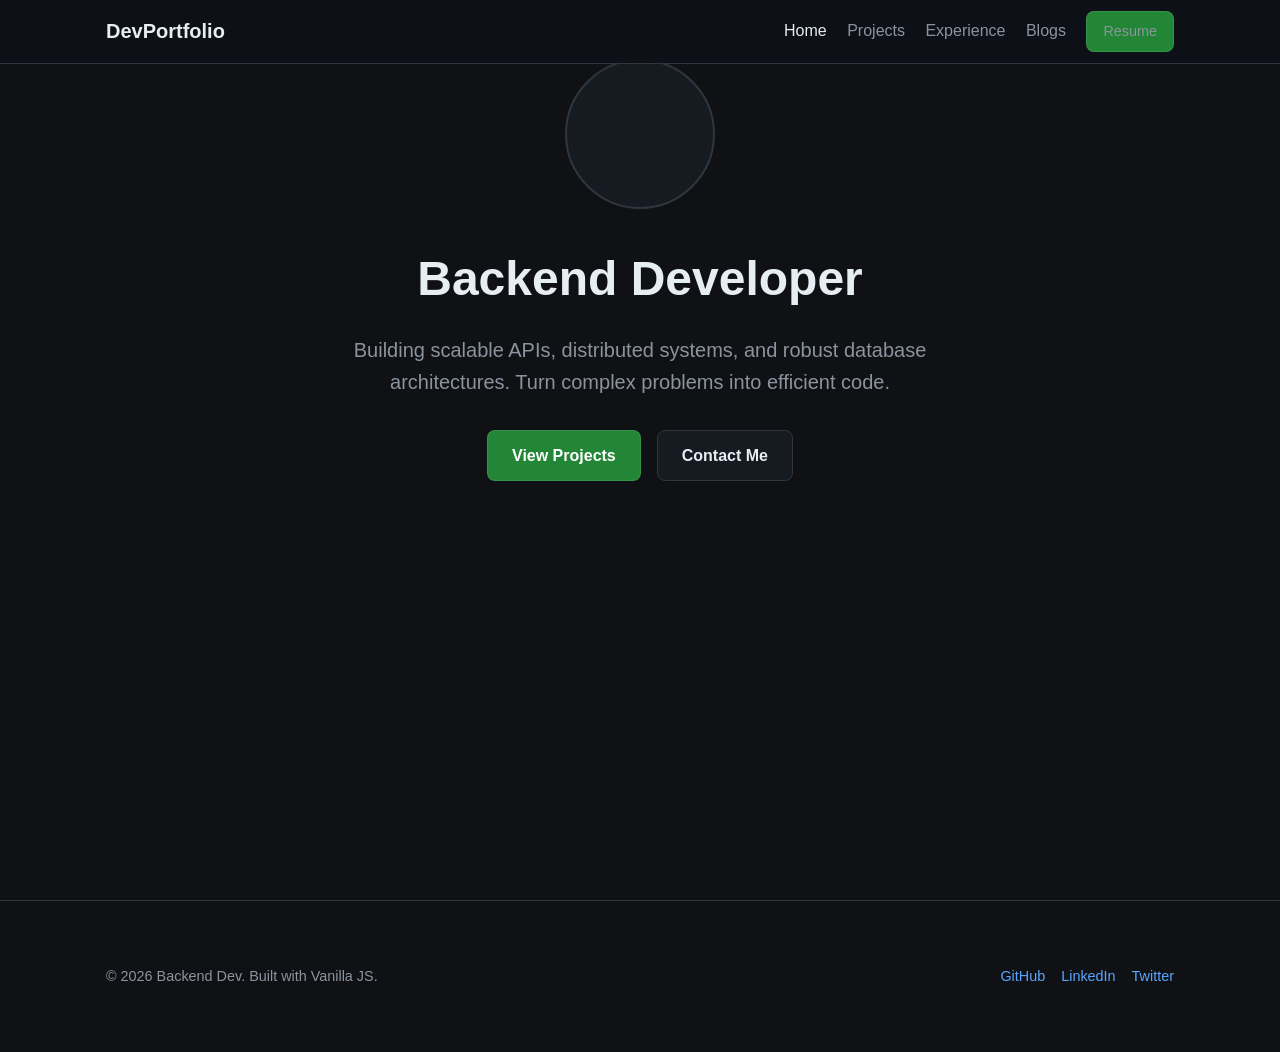
==== index.html @ 8a0f172c "static site testing" ====
<!DOCTYPE html>
<html lang="en">
<head>
    <meta charset="UTF-8">
    <meta name="viewport" content="width=device-width, initial-scale=1.0">
    <meta name="description" content="Backend Developer Portfolio. Specializing in high-performance distributed systems.">
    <title>Backend Developer Portfolio</title>
    <link rel="stylesheet" href="/css/styles.css">
    <script type="module" src="/js/main.js" defer></script>
</head>
<body id="page-home">
    <div id="navbar-root"></div>

    <main class="container">
        <!-- Hero Section -->
        <section class="flex flex-col justify-center items-center text-center fade-in" style="min-height: 60vh;">
            <div style="width: 150px; height: 150px; background: var(--bg-secondary); border-radius: 50%; margin-bottom: 2rem; border: 2px solid var(--border-color);">
                 <!-- Profile Placeholder -->
                 <img src="/assets/profile.jpg" alt="Profile" style="width: 100%; height: 100%; border-radius: 50%; object-fit: cover; opacity: 0.8;" onerror="this.style.display='none'">
            </div>
            
            <h1 style="font-size: 3rem; margin-bottom: 1rem;">Backend Developer</h1>
            <p class="text-secondary" style="font-size: 1.25rem; max-width: 600px; margin-bottom: 2rem;">
                Building scalable APIs, distributed systems, and robust database architectures.
                Turn complex problems into efficient code.
            </p>

            <div class="flex gap-md">
                <a href="/projects.html" class="btn btn-primary">View Projects</a>
                <a href="mailto:contact@example.com" class="btn">Contact Me</a>
            </div>
        </section>
    </main>

    <div id="footer-root"></div>
</body>
</html>
---- css/styles.css ----
/* 
  System-wide Design Tokens & Reset 
  Zero-dependency, Pure CSS3
*/
:root {
    /* Color Palette - Dark Mode Default */
    --bg-primary: #0f1115;
    --bg-secondary: #161b22;
    --bg-card: #0d1117;
    --text-primary: #e6edf3;
    --text-secondary: #8b949e;
    --accent-color: #58a6ff;
    --accent-hover: #1f6feb;
    --border-color: #30363d;
    
    /* Typography */
    --font-sans: 'Inter', -apple-system, BlinkMacSystemFont, "Segoe UI", Roboto, Helvetica, Arial, sans-serif;
    --font-mono: 'JetBrains Mono', 'Fira Code', Consolas, Monaco, 'Andale Mono', monospace;
    
    /* Spacing & Layout */
    --nav-height: 64px;
    --container-width: 1100px;
    --spacing-sm: 8px;
    --spacing-md: 16px;
    --spacing-lg: 32px;
    --spacing-xl: 64px;
    
    /* Effects */
    --shadow-sm: 0 1px 2px rgba(0,0,0,0.3);
    --shadow-md: 0 4px 6px rgba(0,0,0,0.3);
    --radius-sm: 4px;
    --radius-md: 8px;
    --radius-lg: 12px;
}

/* Base Reset */
* {
    box-sizing: border-box;
    margin: 0;
    padding: 0;
}

body {
    background-color: var(--bg-primary);
    color: var(--text-primary);
    font-family: var(--font-sans);
    line-height: 1.6;
    -webkit-font-smoothing: antialiased;
}

a {
    color: var(--accent-color);
    text-decoration: none;
    transition: color 0.2s ease;
}

a:hover {
    color: var(--accent-hover);
    text-decoration: underline;
}

/* Utility Classes (Tailwind-like philosophy) */
.container {
    max-width: var(--container-width);
    margin: 0 auto;
    padding: 0 var(--spacing-md);
}

.flex { display: flex; }
.flex-col { flex-direction: column; }
.items-center { align-items: center; }
.justify-between { justify-content: space-between; }
.justify-center { justify-content: center; }
.gap-md { gap: var(--spacing-md); }
.gap-lg { gap: var(--spacing-lg); }

.mt-md { margin-top: var(--spacing-md); }
.mt-lg { margin-top: var(--spacing-lg); }
.mt-xl { margin-top: var(--spacing-xl); }

.text-center { text-align: center; }
.text-mono { font-family: var(--font-mono); }
.text-secondary { color: var(--text-secondary); }

.btn {
    display: inline-block;
    padding: 0.75rem 1.5rem;
    background-color: var(--bg-secondary);
    border: 1px solid var(--border-color);
    border-radius: var(--radius-md);
    color: var(--text-primary);
    font-weight: 600;
    cursor: pointer;
    transition: all 0.2s;
    text-decoration: none;
}

.btn:hover {
    background-color: var(--border-color);
    text-decoration: none;
}

.btn-primary {
    background-color: #238636;
    border-color: rgba(240,246,252,0.1);
    color: #ffffff;
}

.btn-primary:hover {
    background-color: #2ea043;
}

/* Animations */
@keyframes fadeIn {
    from { opacity: 0; transform: translateY(10px); }
    to { opacity: 1; transform: translateY(0); }
}

.fade-in {
    animation: fadeIn 0.4s ease-out forwards;
}

/* Layout Components */
/* Navbar */
.navbar {
    position: fixed;
    top: 0;
    left: 0;
    right: 0;
    height: var(--nav-height);
    background: rgba(13, 17, 23, 0.85);
    backdrop-filter: blur(10px);
    border-bottom: 1px solid var(--border-color);
    z-index: 1000;
    display: flex;
    align-items: center;
}

.nav-content {
    width: 100%;
    display: flex;
    justify-content: space-between;
    align-items: center;
}

.nav-brand {
    font-weight: 700;
    font-size: 1.25rem;
    color: var(--text-primary);
}

.nav-links a {
    margin-left: var(--spacing-md);
    color: var(--text-secondary);
    font-weight: 500;
}

.nav-links a:hover, .nav-links a.active {
    color: var(--text-primary);
    text-decoration: none;
}

/* Footer */
.footer {
    padding: var(--spacing-xl) 0;
    margin-top: auto;
    border-top: 1px solid var(--border-color);
    color: var(--text-secondary);
    font-size: 0.9rem;
}

/* Main Content Padding for Fixed Nav */
main {
    padding-top: calc(var(--nav-height) + var(--spacing-lg));
    min-height: 100vh;
    display: flex;
    flex-direction: column;
}

/* Cards */
.card {
    background: var(--bg-card);
    border: 1px solid var(--border-color);
    border-radius: var(--radius-md);
    padding: var(--spacing-md);
    transition: transform 0.2s, border-color 0.2s;
}

.card:hover {
    transform: translateY(-2px);
    border-color: var(--accent-color);
}

.card-title {
    font-size: 1.25rem;
    margin-bottom: var(--spacing-sm);
    color: var(--accent-color);
}

.card-desc {
    color: var(--text-secondary);
    margin-bottom: var(--spacing-md);
    font-size: 0.95rem;
}

.card-tags {
    display: flex;
    flex-wrap: wrap;
    gap: 8px;
    margin-bottom: var(--spacing-md);
}

.tag {
    font-size: 0.75rem;
    padding: 2px 8px;
    background: var(--bg-secondary);
    border: 1px solid var(--border-color);
    border-radius: 12px;
    color: var(--text-secondary);
    font-family: var(--font-mono);
}

/* Responsive */
@media (max-width: 768px) {
    .nav-links {
        display: none; /* Mobile menu to be implemented if needed, or simple stack */
    }
    
    .project-grid {
        grid-template-columns: 1fr;
    }
}
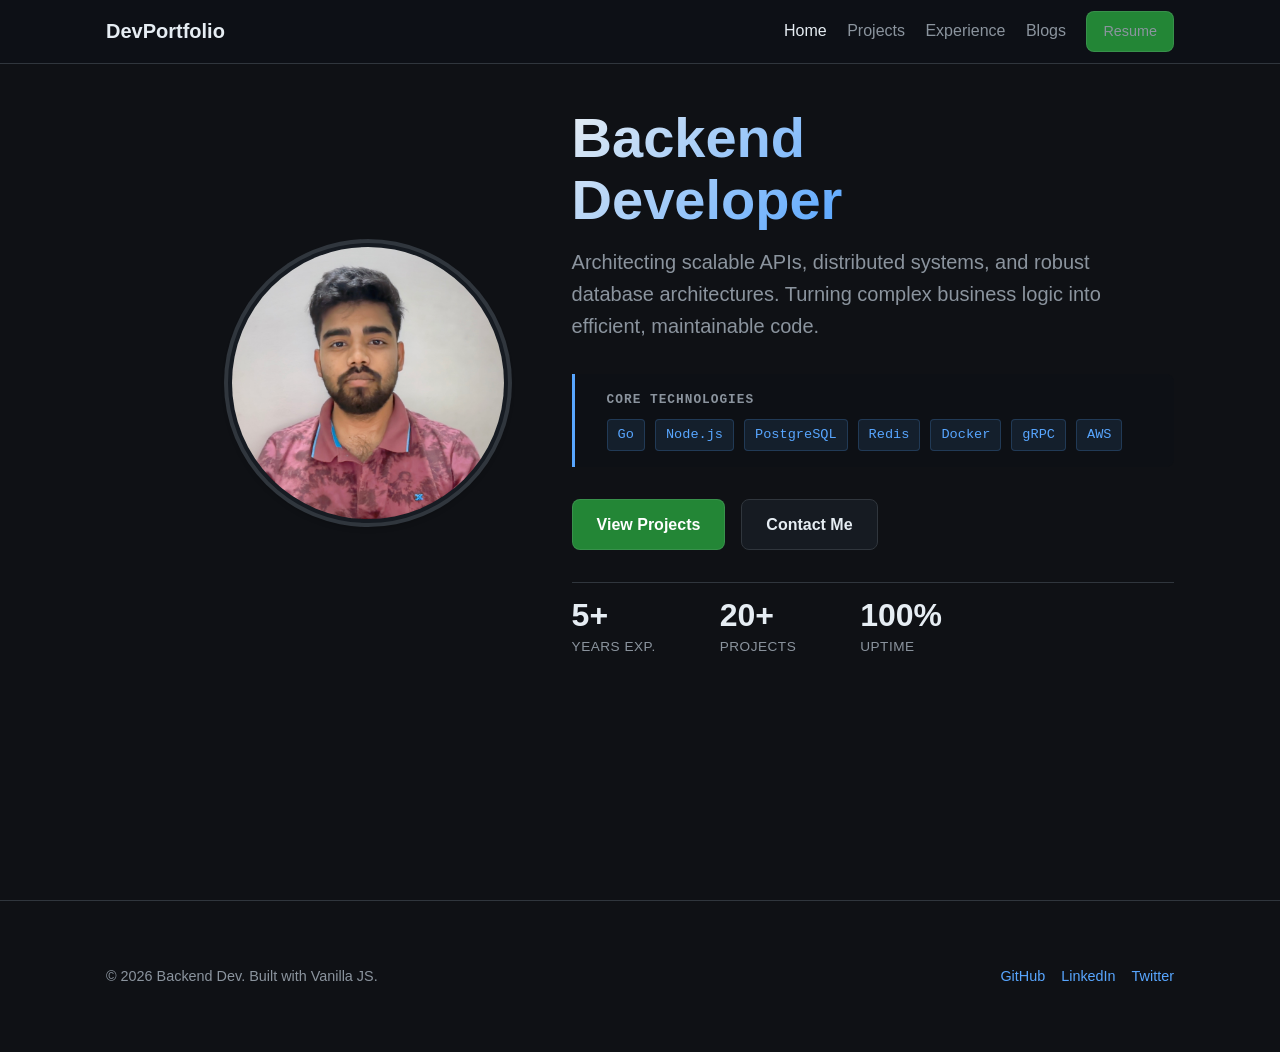
==== commit 1dc40d22: "update stylings" ====
--- a/index.html
+++ b/index.html
@@ -1,37 +1,77 @@
 <!DOCTYPE html>
 <html lang="en">
+
 <head>
     <meta charset="UTF-8">
     <meta name="viewport" content="width=device-width, initial-scale=1.0">
-    <meta name="description" content="Backend Developer Portfolio. Specializing in high-performance distributed systems.">
+    <meta name="description"
+        content="Backend Developer Portfolio. Specializing in high-performance distributed systems.">
     <title>Backend Developer Portfolio</title>
-    <link rel="stylesheet" href="/css/styles.css">
-    <script type="module" src="/js/main.js" defer></script>
+    <link rel="stylesheet" href="./css/styles.css">
+    <script type="module" src="./js/main.js" defer></script>
 </head>
+
 <body id="page-home">
     <div id="navbar-root"></div>
 
     <main class="container">
         <!-- Hero Section -->
-        <section class="flex flex-col justify-center items-center text-center fade-in" style="min-height: 60vh;">
-            <div style="width: 150px; height: 150px; background: var(--bg-secondary); border-radius: 50%; margin-bottom: 2rem; border: 2px solid var(--border-color);">
-                 <!-- Profile Placeholder -->
-                 <img src="/assets/profile.jpg" alt="Profile" style="width: 100%; height: 100%; border-radius: 50%; object-fit: cover; opacity: 0.8;" onerror="this.style.display='none'">
-            </div>
-            
-            <h1 style="font-size: 3rem; margin-bottom: 1rem;">Backend Developer</h1>
-            <p class="text-secondary" style="font-size: 1.25rem; max-width: 600px; margin-bottom: 2rem;">
-                Building scalable APIs, distributed systems, and robust database architectures.
-                Turn complex problems into efficient code.
-            </p>
+        <section class="hero-section fade-in">
+            <div class="hero-grid">
+                <!-- Left: Profile Image -->
+                <div class="hero-profile">
+                    <div class="profile-img-container">
+                        <img src="./assets/profile.jpg" alt="Profile" class="profile-img"
+                            onerror="this.style.display='none'">
+                    </div>
+                </div>
 
-            <div class="flex gap-md">
-                <a href="/projects.html" class="btn btn-primary">View Projects</a>
-                <a href="mailto:contact@example.com" class="btn">Contact Me</a>
+                <!-- Right: Content & Skills -->
+                <div class="hero-content">
+                    <h1 class="hero-title">Backend<br>Developer</h1>
+                    <p class="hero-intro">
+                        Architecting scalable APIs, distributed systems, and robust database architectures.
+                        Turning complex business logic into efficient, maintainable code.
+                    </p>
+
+                    <div class="skills-panel">
+                        <div class="skills-title">Core Technologies</div>
+                        <ul class="skills-list">
+                            <li class="skill-badge">Go</li>
+                            <li class="skill-badge">Node.js</li>
+                            <li class="skill-badge">PostgreSQL</li>
+                            <li class="skill-badge">Redis</li>
+                            <li class="skill-badge">Docker</li>
+                            <li class="skill-badge">gRPC</li>
+                            <li class="skill-badge">AWS</li>
+                        </ul>
+                    </div>
+
+                    <div class="flex gap-md" style="align-items: center;">
+                        <a href="./projects.html" class="btn btn-primary">View Projects</a>
+                        <a href="mailto:contact@example.com" class="btn">Contact Me</a>
+                    </div>
+
+                    <div class="hero-metrics">
+                        <div class="metric-item">
+                            <strong>5+</strong>
+                            <span>Years Exp.</span>
+                        </div>
+                        <div class="metric-item">
+                            <strong>20+</strong>
+                            <span>Projects</span>
+                        </div>
+                        <div class="metric-item">
+                            <strong>100%</strong>
+                            <span>Uptime</span>
+                        </div>
+                    </div>
+                </div>
             </div>
         </section>
     </main>
 
     <div id="footer-root"></div>
 </body>
-</html>
+
+</html>
--- a/css/styles.css
+++ b/css/styles.css
@@ -12,11 +12,11 @@
     --accent-color: #58a6ff;
     --accent-hover: #1f6feb;
     --border-color: #30363d;
-    
+
     /* Typography */
     --font-sans: 'Inter', -apple-system, BlinkMacSystemFont, "Segoe UI", Roboto, Helvetica, Arial, sans-serif;
     --font-mono: 'JetBrains Mono', 'Fira Code', Consolas, Monaco, 'Andale Mono', monospace;
-    
+
     /* Spacing & Layout */
     --nav-height: 64px;
     --container-width: 1100px;
@@ -24,10 +24,10 @@
     --spacing-md: 16px;
     --spacing-lg: 32px;
     --spacing-xl: 64px;
-    
+
     /* Effects */
-    --shadow-sm: 0 1px 2px rgba(0,0,0,0.3);
-    --shadow-md: 0 4px 6px rgba(0,0,0,0.3);
+    --shadow-sm: 0 1px 2px rgba(0, 0, 0, 0.3);
+    --shadow-md: 0 4px 6px rgba(0, 0, 0, 0.3);
     --radius-sm: 4px;
     --radius-md: 8px;
     --radius-lg: 12px;
@@ -66,21 +66,57 @@
     padding: 0 var(--spacing-md);
 }
 
-.flex { display: flex; }
-.flex-col { flex-direction: column; }
-.items-center { align-items: center; }
-.justify-between { justify-content: space-between; }
-.justify-center { justify-content: center; }
-.gap-md { gap: var(--spacing-md); }
-.gap-lg { gap: var(--spacing-lg); }
-
-.mt-md { margin-top: var(--spacing-md); }
-.mt-lg { margin-top: var(--spacing-lg); }
-.mt-xl { margin-top: var(--spacing-xl); }
-
-.text-center { text-align: center; }
-.text-mono { font-family: var(--font-mono); }
-.text-secondary { color: var(--text-secondary); }
+.flex {
+    display: flex;
+}
+
+.flex-col {
+    flex-direction: column;
+}
+
+.items-center {
+    align-items: center;
+}
+
+.justify-between {
+    justify-content: space-between;
+}
+
+.justify-center {
+    justify-content: center;
+}
+
+.gap-md {
+    gap: var(--spacing-md);
+}
+
+.gap-lg {
+    gap: var(--spacing-lg);
+}
+
+.mt-md {
+    margin-top: var(--spacing-md);
+}
+
+.mt-lg {
+    margin-top: var(--spacing-lg);
+}
+
+.mt-xl {
+    margin-top: var(--spacing-xl);
+}
+
+.text-center {
+    text-align: center;
+}
+
+.text-mono {
+    font-family: var(--font-mono);
+}
+
+.text-secondary {
+    color: var(--text-secondary);
+}
 
 .btn {
     display: inline-block;
@@ -102,7 +138,7 @@
 
 .btn-primary {
     background-color: #238636;
-    border-color: rgba(240,246,252,0.1);
+    border-color: rgba(240, 246, 252, 0.1);
     color: #ffffff;
 }
 
@@ -112,8 +148,15 @@
 
 /* Animations */
 @keyframes fadeIn {
-    from { opacity: 0; transform: translateY(10px); }
-    to { opacity: 1; transform: translateY(0); }
+    from {
+        opacity: 0;
+        transform: translateY(10px);
+    }
+
+    to {
+        opacity: 1;
+        transform: translateY(0);
+    }
 }
 
 .fade-in {
@@ -155,7 +198,8 @@
     font-weight: 500;
 }
 
-.nav-links a:hover, .nav-links a.active {
+.nav-links a:hover,
+.nav-links a.active {
     color: var(--text-primary);
     text-decoration: none;
 }
@@ -223,10 +267,186 @@
 /* Responsive */
 @media (max-width: 768px) {
     .nav-links {
-        display: none; /* Mobile menu to be implemented if needed, or simple stack */
-    }
-    
+        display: none;
+        /* Mobile menu to be implemented if needed, or simple stack */
+    }
+
     .project-grid {
         grid-template-columns: 1fr;
     }
 }
+
+/* --- HERO REDESIGN STYLES --- */
+.hero-section {
+    min-height: 85vh;
+    display: flex;
+    align-items: center;
+    padding: var(--spacing-xl) 0;
+}
+
+.hero-grid {
+    display: grid;
+    grid-template-columns: 1fr 1.5fr;
+    gap: var(--spacing-xl);
+    align-items: center;
+    width: 100%;
+}
+
+/* Profile Image */
+.hero-profile {
+    display: flex;
+    justify-content: flex-end;
+    position: relative;
+}
+
+.profile-img-container {
+    width: 280px;
+    height: 280px;
+    border-radius: 50%;
+    border: 4px solid var(--bg-secondary);
+    box-shadow: 0 0 0 4px var(--border-color), var(--shadow-md);
+    overflow: hidden;
+    position: relative;
+    z-index: 1;
+    background: var(--bg-secondary);
+}
+
+.profile-img {
+    width: 100%;
+    height: 100%;
+    object-fit: cover;
+    transition: transform 0.3s ease;
+}
+
+.profile-img:hover {
+    transform: scale(1.05);
+}
+
+/* Content */
+.hero-content {
+    text-align: left;
+}
+
+.hero-title {
+    font-size: 3.5rem;
+    line-height: 1.1;
+    font-weight: 800;
+    margin-bottom: var(--spacing-md);
+    background: linear-gradient(135deg, var(--text-primary) 0%, var(--accent-color) 100%);
+    -webkit-background-clip: text;
+    -webkit-text-fill-color: transparent;
+    display: inline-block;
+}
+
+.hero-intro {
+    font-size: 1.25rem;
+    color: var(--text-secondary);
+    margin-bottom: var(--spacing-lg);
+    max-width: 95%;
+}
+
+/* Skills Panel */
+.skills-panel {
+    background: rgba(13, 17, 23, 0.5);
+    border-left: 3px solid var(--accent-color);
+    padding: var(--spacing-md) var(--spacing-lg);
+    border-radius: 0 var(--radius-md) var(--radius-md) 0;
+    margin-bottom: var(--spacing-lg);
+    backdrop-filter: blur(5px);
+}
+
+.skills-title {
+    font-family: var(--font-mono);
+    font-size: 0.8rem;
+    text-transform: uppercase;
+    letter-spacing: 1px;
+    color: var(--text-secondary);
+    margin-bottom: var(--spacing-sm);
+    font-weight: 600;
+}
+
+.skills-list {
+    display: flex;
+    flex-wrap: wrap;
+    gap: 10px;
+    list-style: none;
+}
+
+.skill-badge {
+    font-family: var(--font-mono);
+    font-size: 0.85rem;
+    color: var(--accent-color);
+    background: rgba(88, 166, 255, 0.1);
+    padding: 4px 10px;
+    border-radius: 4px;
+    border: 1px solid rgba(88, 166, 255, 0.2);
+}
+
+/* Metrics */
+.hero-metrics {
+    display: flex;
+    gap: var(--spacing-xl);
+    margin-top: var(--spacing-lg);
+    padding-top: var(--spacing-md);
+    border-top: 1px solid var(--border-color);
+}
+
+.metric-item strong {
+    display: block;
+    font-size: 2rem;
+    color: var(--text-primary);
+    line-height: 1;
+    font-weight: 700;
+}
+
+.metric-item span {
+    font-size: 0.85rem;
+    color: var(--text-secondary);
+    text-transform: uppercase;
+    letter-spacing: 0.5px;
+    margin-top: 5px;
+    display: block;
+}
+
+/* Hero Responsive */
+@media (max-width: 768px) {
+    .hero-grid {
+        grid-template-columns: 1fr;
+        gap: var(--spacing-lg);
+        text-align: center;
+    }
+
+    .hero-profile {
+        justify-content: center;
+    }
+
+    .profile-img-container {
+        width: 220px;
+        height: 220px;
+    }
+
+    .hero-content {
+        text-align: center;
+        display: flex;
+        flex-direction: column;
+        align-items: center;
+    }
+
+    .hero-title {
+        font-size: 2.5rem;
+    }
+
+    .skills-panel {
+        border-left: none;
+        border-top: 3px solid var(--accent-color);
+        border-radius: 0 0 var(--radius-md) var(--radius-md);
+        text-align: left;
+        width: 100%;
+        max-width: 400px;
+    }
+
+    .hero-metrics {
+        justify-content: center;
+        width: 100%;
+    }
+}
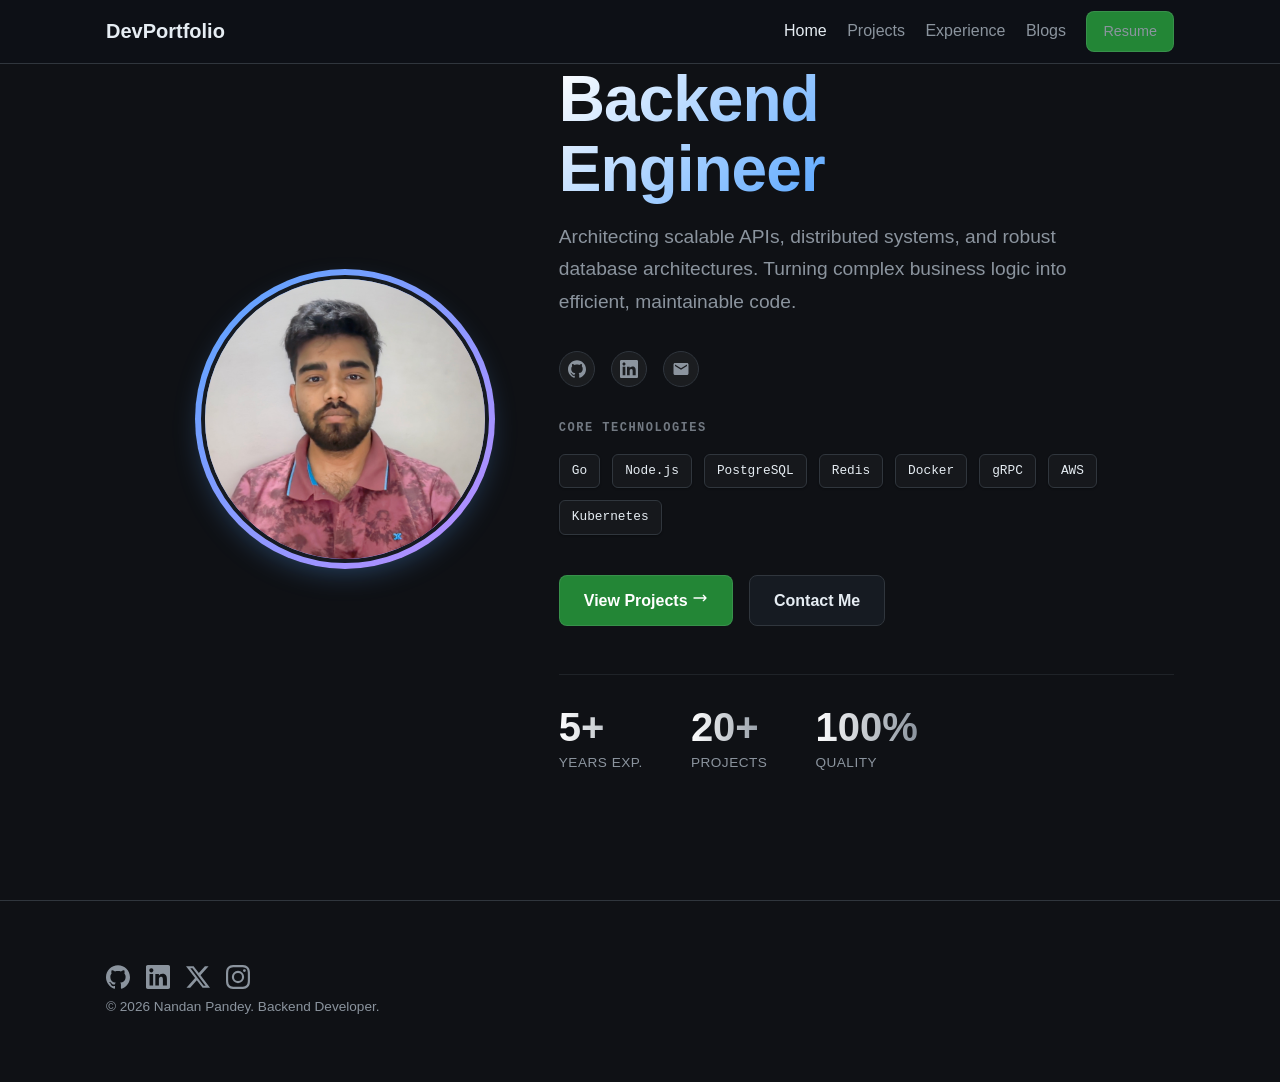
==== commit 2168d5cb: "update UI" ====
--- a/index.html
+++ b/index.html
@@ -7,7 +7,9 @@
     <meta name="description"
         content="Backend Developer Portfolio. Specializing in high-performance distributed systems.">
     <title>Backend Developer Portfolio</title>
-    <link rel="stylesheet" href="./css/styles.css">
+    <!-- Favicon -->
+    <link rel="icon" type="image/svg+xml" href="./assets/favicon.svg">
+    <link rel="stylesheet" href="./css/styles.css?v=1.2">
     <script type="module" src="./js/main.js" defer></script>
 </head>
 
@@ -18,7 +20,7 @@
         <!-- Hero Section -->
         <section class="hero-section fade-in">
             <div class="hero-grid">
-                <!-- Left: Profile Image -->
+                <!-- Left: Profile Image w/ Gradient Ring -->
                 <div class="hero-profile">
                     <div class="profile-img-container">
                         <img src="./assets/profile.jpg" alt="Profile" class="profile-img"
@@ -28,11 +30,35 @@
 
                 <!-- Right: Content & Skills -->
                 <div class="hero-content">
-                    <h1 class="hero-title">Backend<br>Developer</h1>
+                    <h1 class="hero-title">Backend<br>Engineer</h1>
                     <p class="hero-intro">
                         Architecting scalable APIs, distributed systems, and robust database architectures.
                         Turning complex business logic into efficient, maintainable code.
                     </p>
+
+                    <!-- Social Icons Row (Hero) -->
+                    <div class="hero-social">
+                        <a href="https://github.com/nandanpandey43" target="_blank" class="social-btn"
+                            aria-label="GitHub">
+                            <svg viewBox="0 0 24 24">
+                                <path
+                                    d="M12 .297c-6.63 0-12 5.373-12 12 0 5.303 3.438 9.8 8.205 11.385.6.113.82-.258.82-.577 0-.285-.01-1.04-.015-2.04-3.338.724-4.042-1.61-4.042-1.61C4.422 18.07 3.633 17.7 3.633 17.7c-1.087-.744.084-.729.084-.729 1.205.084 1.838 1.236 1.838 1.236 1.07 1.835 2.809 1.305 3.495.998.108-.776.419-1.305.76-1.605-2.665-.3-5.466-1.332-5.466-5.93 0-1.31.465-2.38 1.235-3.22-.135-.303-.54-1.523.105-3.176 0 0 1.005-.322 3.3 1.23.96-.267 1.98-.399 3-.405 1.02.006 2.04.138 3 .405 2.28-1.552 3.285-1.23 3.285-1.23.645 1.653.24 2.873.12 3.176.765.84 1.23 1.91 1.23 3.22 0 4.61-2.805 5.625-5.475 5.92.42.36.81 1.096.81 2.22 0 1.606-.015 2.896-.015 3.286 0 .315.21.69.825.57C20.565 22.092 24 17.592 24 12.297c0-6.627-5.373-12-12-12" />
+                            </svg>
+                        </a>
+                        <a href="https://www.linkedin.com/in/nandankpandey/" target="_blank" class="social-btn"
+                            aria-label="LinkedIn">
+                            <svg viewBox="0 0 24 24">
+                                <path
+                                    d="M20.447 20.452h-3.554v-5.569c0-1.328-.027-3.037-1.852-3.037-1.853 0-2.136 1.445-2.136 2.939v5.667H9.351V9H12.91v1.632h.048c.496-.938 1.706-1.927 3.513-1.927 3.759 0 4.453 2.474 4.453 5.694v6.052zM5.337 7.433c-1.144 0-2.063-.926-2.063-2.065 0-1.138.92-2.063 2.063-2.063 1.14 0 2.064.925 2.064 2.063 0 1.139-.925 2.065-2.064 2.065zm1.782 13.019H3.555V9h3.564v11.452zM22.225 0H1.771C.792 0 0 .774 0 1.729v20.542C0 23.227.792 24 1.771 24h20.451C23.2 24 24 23.227 24 22.271V1.729C24 .774 23.2 0 22.222 0h.003z" />
+                            </svg>
+                        </a>
+                        <a href="mailto:contact@example.com" class="social-btn" aria-label="Email">
+                            <svg viewBox="0 0 24 24">
+                                <path
+                                    d="M20 4H4c-1.1 0-1.99.9-1.99 2L2 18c0 1.1.9 2 2 2h16c1.1 0 2-.9 2-2V6c0-1.1-.9-2-2-2zm0 4l-8 5-8-5V6l8 5 8-5v2z" />
+                            </svg>
+                        </a>
+                    </div>
 
                     <div class="skills-panel">
                         <div class="skills-title">Core Technologies</div>
@@ -44,12 +70,20 @@
                             <li class="skill-badge">Docker</li>
                             <li class="skill-badge">gRPC</li>
                             <li class="skill-badge">AWS</li>
+                            <li class="skill-badge">Kubernetes</li>
                         </ul>
                     </div>
 
                     <div class="flex gap-md" style="align-items: center;">
-                        <a href="./projects.html" class="btn btn-primary">View Projects</a>
-                        <a href="mailto:contact@example.com" class="btn">Contact Me</a>
+                        <a href="./projects.html" class="btn btn-primary">
+                            View Projects
+                            <svg width="16" height="16" fill="none" stroke="currentColor" viewBox="0 0 24 24">
+                                <path stroke-linecap="round" stroke-linejoin="round" stroke-width="2"
+                                    d="M17 8l4 4m0 0l-4 4m4-4H3"></path>
+                            </svg>
+                        </a>
+                        <a href="mailto:contact@example.com" class="btn"
+                            style="border: 1px solid var(--border-color);">Contact Me</a>
                     </div>
 
                     <div class="hero-metrics">
@@ -63,7 +97,7 @@
                         </div>
                         <div class="metric-item">
                             <strong>100%</strong>
-                            <span>Uptime</span>
+                            <span>Quality</span>
                         </div>
                     </div>
                 </div>
--- a/css/styles.css
+++ b/css/styles.css
@@ -276,23 +276,29 @@
     }
 }
 
-/* --- HERO REDESIGN STYLES --- */
+/* --- HERO REDESIGN & POLISH --- */
+
+/* 1. Hero Layout - Shifted & Balanced */
 .hero-section {
-    min-height: 85vh;
+    min-height: 90vh;
     display: flex;
     align-items: center;
     padding: var(--spacing-xl) 0;
+    margin-left: -2%;
+    /* Slight shift left */
 }
 
 .hero-grid {
     display: grid;
-    grid-template-columns: 1fr 1.5fr;
-    gap: var(--spacing-xl);
+    grid-template-columns: 0.8fr 1.2fr;
+    /* More space for text */
+    gap: 4rem;
+    /* Increased spacing */
     align-items: center;
     width: 100%;
 }
 
-/* Profile Image */
+/* 2. Profile Image - Gradient Ring (Option A) */
 .hero-profile {
     display: flex;
     justify-content: flex-end;
@@ -300,103 +306,165 @@
 }
 
 .profile-img-container {
-    width: 280px;
-    height: 280px;
+    width: 300px;
+    height: 300px;
     border-radius: 50%;
-    border: 4px solid var(--bg-secondary);
-    box-shadow: 0 0 0 4px var(--border-color), var(--shadow-md);
-    overflow: hidden;
+    padding: 6px;
+    /* Space for gradient */
+    background: linear-gradient(135deg, var(--accent-color), #bc8cff);
+    /* Gradient Border */
+    box-shadow: 0 10px 30px -10px rgba(88, 166, 255, 0.4);
+    /* Soft glow */
     position: relative;
     z-index: 1;
-    background: var(--bg-secondary);
+    transition: transform 0.3s ease, box-shadow 0.3s ease;
+}
+
+.profile-img-container:hover {
+    transform: translateY(-5px);
+    box-shadow: 0 15px 40px -10px rgba(88, 166, 255, 0.6);
 }
 
 .profile-img {
     width: 100%;
     height: 100%;
     object-fit: cover;
+    border-radius: 50%;
+    border: 4px solid var(--bg-secondary);
+    /* Inner border to separate image from gradient */
+    background: var(--bg-secondary);
     transition: transform 0.3s ease;
 }
 
-.profile-img:hover {
-    transform: scale(1.05);
-}
-
-/* Content */
+/* 3. Typography & Spacing */
 .hero-content {
     text-align: left;
+    max-width: 650px;
 }
 
 .hero-title {
-    font-size: 3.5rem;
+    font-size: 4rem;
     line-height: 1.1;
     font-weight: 800;
-    margin-bottom: var(--spacing-md);
-    background: linear-gradient(135deg, var(--text-primary) 0%, var(--accent-color) 100%);
+    margin-bottom: 1rem;
+    background: linear-gradient(135deg, #fff 0%, var(--accent-color) 100%);
     -webkit-background-clip: text;
     -webkit-text-fill-color: transparent;
     display: inline-block;
+    letter-spacing: -1px;
 }
 
 .hero-intro {
-    font-size: 1.25rem;
-    color: var(--text-secondary);
-    margin-bottom: var(--spacing-lg);
-    max-width: 95%;
-}
-
-/* Skills Panel */
+    font-size: 1.2rem;
+    line-height: 1.7;
+    color: var(--text-secondary);
+    margin-bottom: 2rem;
+    max-width: 90%;
+}
+
+/* 4. Social Icons Row (Hero) */
+.hero-social {
+    display: flex;
+    gap: 1rem;
+    margin-bottom: 2rem;
+}
+
+.social-btn {
+    display: flex;
+    align-items: center;
+    justify-content: center;
+    width: 36px;
+    height: 36px;
+    border-radius: 50%;
+    background: rgba(255, 255, 255, 0.05);
+    border: 1px solid var(--border-color);
+    transition: all 0.2s ease;
+}
+
+.social-btn svg {
+    width: 18px;
+    height: 18px;
+    fill: var(--text-secondary);
+    transition: fill 0.2s ease;
+}
+
+.social-btn:hover {
+    background: var(--accent-color);
+    border-color: var(--accent-color);
+    transform: translateY(-2px);
+}
+
+.social-btn:hover svg {
+    fill: #fff;
+}
+
+/* 5. Tech Badges */
 .skills-panel {
-    background: rgba(13, 17, 23, 0.5);
-    border-left: 3px solid var(--accent-color);
-    padding: var(--spacing-md) var(--spacing-lg);
-    border-radius: 0 var(--radius-md) var(--radius-md) 0;
-    margin-bottom: var(--spacing-lg);
-    backdrop-filter: blur(5px);
+    background: transparent;
+    border: none;
+    padding: 0;
+    margin-bottom: 2.5rem;
+    backdrop-filter: none;
 }
 
 .skills-title {
     font-family: var(--font-mono);
-    font-size: 0.8rem;
+    font-size: 0.75rem;
     text-transform: uppercase;
-    letter-spacing: 1px;
-    color: var(--text-secondary);
-    margin-bottom: var(--spacing-sm);
+    letter-spacing: 1.5px;
+    color: var(--text-secondary);
+    margin-bottom: 1rem;
     font-weight: 600;
+    opacity: 0.8;
 }
 
 .skills-list {
     display: flex;
     flex-wrap: wrap;
-    gap: 10px;
+    gap: 12px;
     list-style: none;
 }
 
 .skill-badge {
     font-family: var(--font-mono);
-    font-size: 0.85rem;
+    font-size: 0.8rem;
+    color: var(--text-primary);
+    background: rgba(255, 255, 255, 0.03);
+    padding: 6px 12px;
+    border-radius: 6px;
+    border: 1px solid var(--border-color);
+    transition: all 0.2s ease;
+    box-shadow: var(--shadow-sm);
+}
+
+.skill-badge:hover {
+    background: rgba(88, 166, 255, 0.1);
+    border-color: var(--accent-color);
     color: var(--accent-color);
-    background: rgba(88, 166, 255, 0.1);
-    padding: 4px 10px;
-    border-radius: 4px;
-    border: 1px solid rgba(88, 166, 255, 0.2);
-}
-
-/* Metrics */
+    transform: translateY(-1px);
+}
+
+/* 6. CTA Buttons */
+
+
+/* 7. Stats Section */
 .hero-metrics {
     display: flex;
-    gap: var(--spacing-xl);
-    margin-top: var(--spacing-lg);
-    padding-top: var(--spacing-md);
-    border-top: 1px solid var(--border-color);
+    gap: 3rem;
+    margin-top: 3rem;
+    padding-top: 2rem;
+    border-top: 1px solid rgba(48, 54, 61, 0.5);
+    animation: fadeIn 0.8s ease-out forwards;
 }
 
 .metric-item strong {
     display: block;
-    font-size: 2rem;
-    color: var(--text-primary);
+    font-size: 2.5rem;
+    background: linear-gradient(to right, #fff, #8b949e);
+    -webkit-background-clip: text;
+    -webkit-text-fill-color: transparent;
     line-height: 1;
-    font-weight: 700;
+    font-weight: 800;
 }
 
 .metric-item span {
@@ -449,4 +517,17 @@
         justify-content: center;
         width: 100%;
     }
+}
+
+/* Social Icons */
+.social-icon {
+    width: 24px;
+    height: 24px;
+    fill: var(--text-secondary);
+    transition: all 0.2s ease;
+}
+
+.social-link:hover .social-icon {
+    fill: var(--accent-color);
+    transform: translateY(-3px);
 }
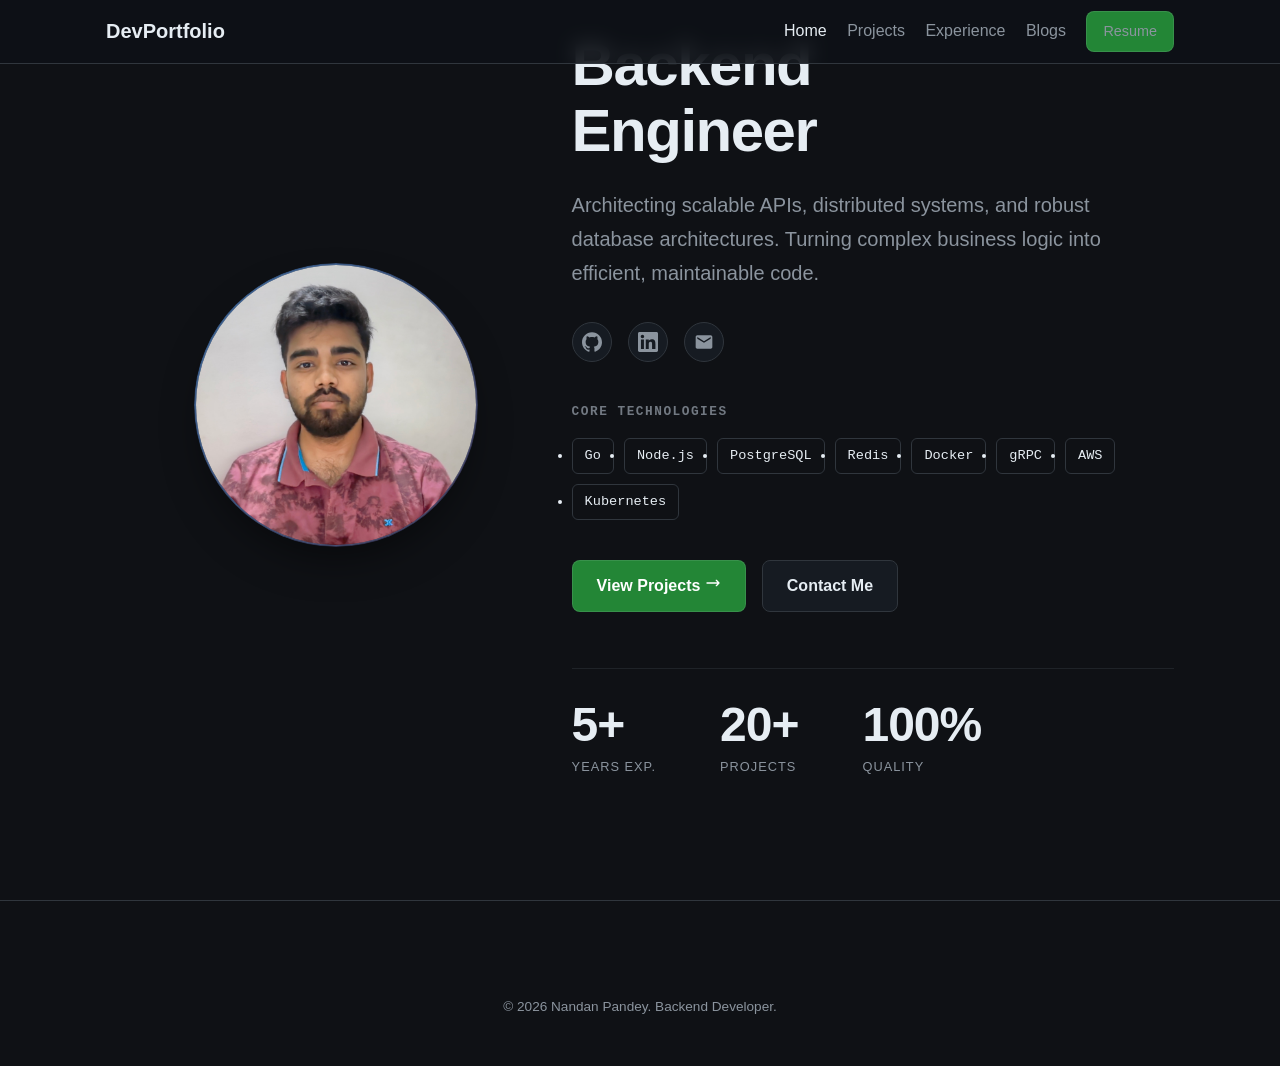
==== commit 5a2eb958: "update" ====
--- a/index.html
+++ b/index.html
@@ -20,7 +20,7 @@
         <!-- Hero Section -->
         <section class="hero-section fade-in">
             <div class="hero-grid">
-                <!-- Left: Profile Image w/ Gradient Ring -->
+                <!-- Left: Profile Image -->
                 <div class="hero-profile">
                     <div class="profile-img-container">
                         <img src="./assets/profile.jpg" alt="Profile" class="profile-img"
@@ -36,7 +36,7 @@
                         Turning complex business logic into efficient, maintainable code.
                     </p>
 
-                    <!-- Social Icons Row (Hero) -->
+                    <!-- Social Icons Row -->
                     <div class="hero-social">
                         <a href="https://github.com/nandanpandey43" target="_blank" class="social-btn"
                             aria-label="GitHub">
--- a/css/styles.css
+++ b/css/styles.css
@@ -276,53 +276,68 @@
     }
 }
 
-/* --- HERO REDESIGN & POLISH --- */
-
-/* 1. Hero Layout - Shifted & Balanced */
+/* --- HERO REFINTEMENT & POLISH --- */
+
+/* 1. Hero Layout - Restored & Balanced */
 .hero-section {
-    min-height: 90vh;
-    display: flex;
-    align-items: center;
-    padding: var(--spacing-xl) 0;
-    margin-left: -2%;
-    /* Slight shift left */
+    min-height: 85vh;
+    /* Reduced top vertical space */
+    display: flex;
+    align-items: center;
+    padding: var(--spacing-lg) 0;
+    /* Reduced padding */
 }
 
 .hero-grid {
     display: grid;
-    grid-template-columns: 0.8fr 1.2fr;
-    /* More space for text */
+    grid-template-columns: 1fr 1.5fr;
+    /* Standard balanced split */
     gap: 4rem;
-    /* Increased spacing */
-    align-items: center;
+    /* Increased spacing for breathing room */
+    align-items: center;
+    /* Vertical alignment */
     width: 100%;
 }
 
-/* 2. Profile Image - Gradient Ring (Option A) */
+/* 2. Profile Image - Clean Professional Circle (Option B/Refined) */
 .hero-profile {
     display: flex;
     justify-content: flex-end;
+    /* Align right to face text */
     position: relative;
+    padding-right: 2rem;
+    /* Ensure space from gap */
 }
 
 .profile-img-container {
-    width: 300px;
-    height: 300px;
+    width: 280px;
+    height: 280px;
     border-radius: 50%;
-    padding: 6px;
-    /* Space for gradient */
-    background: linear-gradient(135deg, var(--accent-color), #bc8cff);
-    /* Gradient Border */
-    box-shadow: 0 10px 30px -10px rgba(88, 166, 255, 0.4);
-    /* Soft glow */
+    /* Subtle, elegant glow */
+    box-shadow: 0 0 0 1px var(--border-color), 0 20px 40px -10px rgba(0, 0, 0, 0.5);
     position: relative;
     z-index: 1;
+    background: var(--bg-secondary);
     transition: transform 0.3s ease, box-shadow 0.3s ease;
+}
+
+.profile-img-container::after {
+    content: '';
+    position: absolute;
+    inset: -2px;
+    border-radius: 50%;
+    padding: 2px;
+    background: linear-gradient(135deg, rgba(88, 166, 255, 0.5), rgba(188, 140, 255, 0.2));
+    -webkit-mask: linear-gradient(#fff 0 0) content-box, linear-gradient(#fff 0 0);
+    mask: linear-gradient(#fff 0 0) content-box, linear-gradient(#fff 0 0);
+    -webkit-mask-composite: xor;
+    mask-composite: exclude;
+    pointer-events: none;
 }
 
 .profile-img-container:hover {
     transform: translateY(-5px);
-    box-shadow: 0 15px 40px -10px rgba(88, 166, 255, 0.6);
+    box-shadow: 0 25px 50px -12px rgba(88, 166, 255, 0.15);
 }
 
 .profile-img {
@@ -330,86 +345,78 @@
     height: 100%;
     object-fit: cover;
     border-radius: 50%;
-    border: 4px solid var(--bg-secondary);
-    /* Inner border to separate image from gradient */
     background: var(--bg-secondary);
-    transition: transform 0.3s ease;
-}
-
-/* 3. Typography & Spacing */
+}
+
+/* 3. Hero Content Hierarchy */
 .hero-content {
     text-align: left;
-    max-width: 650px;
+    max-width: 700px;
 }
 
 .hero-title {
-    font-size: 4rem;
+    font-size: 3.75rem;
+    /* Large but not overwhelming */
     line-height: 1.1;
     font-weight: 800;
-    margin-bottom: 1rem;
-    background: linear-gradient(135deg, #fff 0%, var(--accent-color) 100%);
-    -webkit-background-clip: text;
-    -webkit-text-fill-color: transparent;
-    display: inline-block;
-    letter-spacing: -1px;
+    margin-bottom: 1.5rem;
+    letter-spacing: -1.5px;
+    color: var(--text-primary);
 }
 
 .hero-intro {
-    font-size: 1.2rem;
+    font-size: 1.25rem;
     line-height: 1.7;
     color: var(--text-secondary);
     margin-bottom: 2rem;
     max-width: 90%;
 }
 
-/* 4. Social Icons Row (Hero) */
+/* 4. Social Icons */
 .hero-social {
     display: flex;
     gap: 1rem;
-    margin-bottom: 2rem;
+    margin-bottom: 2.5rem;
+    /* Clean separation before tech stack */
 }
 
 .social-btn {
     display: flex;
     align-items: center;
     justify-content: center;
-    width: 36px;
-    height: 36px;
+    width: 40px;
+    height: 40px;
     border-radius: 50%;
-    background: rgba(255, 255, 255, 0.05);
+    background: var(--bg-secondary);
     border: 1px solid var(--border-color);
     transition: all 0.2s ease;
 }
 
 .social-btn svg {
-    width: 18px;
-    height: 18px;
+    width: 20px;
+    height: 20px;
     fill: var(--text-secondary);
     transition: fill 0.2s ease;
 }
 
 .social-btn:hover {
-    background: var(--accent-color);
     border-color: var(--accent-color);
     transform: translateY(-2px);
+    background: rgba(88, 166, 255, 0.05);
 }
 
 .social-btn:hover svg {
-    fill: #fff;
-}
-
-/* 5. Tech Badges */
+    fill: var(--accent-color);
+}
+
+/* 5. Tech Stack Badges */
 .skills-panel {
-    background: transparent;
-    border: none;
-    padding: 0;
     margin-bottom: 2.5rem;
-    backdrop-filter: none;
 }
 
 .skills-title {
     font-family: var(--font-mono);
-    font-size: 0.75rem;
+    font-size: 0.8rem;
     text-transform: uppercase;
     letter-spacing: 1.5px;
     color: var(--text-secondary);
@@ -421,37 +428,31 @@
 .skills-list {
     display: flex;
     flex-wrap: wrap;
-    gap: 12px;
-    list-style: none;
+    gap: 10px;
 }
 
 .skill-badge {
     font-family: var(--font-mono);
-    font-size: 0.8rem;
-    color: var(--text-primary);
-    background: rgba(255, 255, 255, 0.03);
+    font-size: 0.85rem;
+    color: var(--text-primary);
+    background: transparent;
     padding: 6px 12px;
     border-radius: 6px;
     border: 1px solid var(--border-color);
     transition: all 0.2s ease;
-    box-shadow: var(--shadow-sm);
 }
 
 .skill-badge:hover {
-    background: rgba(88, 166, 255, 0.1);
     border-color: var(--accent-color);
     color: var(--accent-color);
-    transform: translateY(-1px);
-}
-
-/* 6. CTA Buttons */
-
-
-/* 7. Stats Section */
+    background: rgba(88, 166, 255, 0.05);
+}
+
+/* 6. Stats Section */
 .hero-metrics {
     display: flex;
-    gap: 3rem;
-    margin-top: 3rem;
+    gap: 4rem;
+    margin-top: 3.5rem;
     padding-top: 2rem;
     border-top: 1px solid rgba(48, 54, 61, 0.5);
     animation: fadeIn 0.8s ease-out forwards;
@@ -459,75 +460,67 @@
 
 .metric-item strong {
     display: block;
-    font-size: 2.5rem;
-    background: linear-gradient(to right, #fff, #8b949e);
-    -webkit-background-clip: text;
-    -webkit-text-fill-color: transparent;
+    font-size: 3rem;
+    /* Increased size */
+    color: var(--text-primary);
     line-height: 1;
     font-weight: 800;
+    letter-spacing: -1px;
 }
 
 .metric-item span {
-    font-size: 0.85rem;
+    font-size: 0.8rem;
+    /* Smaller labels */
     color: var(--text-secondary);
     text-transform: uppercase;
-    letter-spacing: 0.5px;
-    margin-top: 5px;
+    letter-spacing: 1px;
+    margin-top: 8px;
     display: block;
-}
-
-/* Hero Responsive */
-@media (max-width: 768px) {
+    font-weight: 500;
+}
+
+/* Footer Refinements */
+.footer {
+    padding: 3rem 0;
+    background: var(--bg-primary);
+    /* Blend with body */
+    border-top: 1px solid var(--border-color);
+    text-align: center;
+}
+
+.footer-content {
+    display: flex;
+    flex-direction: column;
+    align-items: center;
+    gap: 1.5rem;
+}
+
+/* Responsive Overrides */
+@media (max-width: 900px) {
     .hero-grid {
         grid-template-columns: 1fr;
-        gap: var(--spacing-lg);
+        gap: 3rem;
         text-align: center;
     }
 
     .hero-profile {
         justify-content: center;
-    }
-
-    .profile-img-container {
-        width: 220px;
-        height: 220px;
+        padding-right: 0;
+        margin-bottom: 1rem;
     }
 
     .hero-content {
         text-align: center;
-        display: flex;
-        flex-direction: column;
-        align-items: center;
-    }
-
-    .hero-title {
-        font-size: 2.5rem;
-    }
-
-    .skills-panel {
-        border-left: none;
-        border-top: 3px solid var(--accent-color);
-        border-radius: 0 0 var(--radius-md) var(--radius-md);
-        text-align: left;
-        width: 100%;
-        max-width: 400px;
+        margin: 0 auto;
+    }
+
+    .hero-social,
+    .skills-list {
+        justify-content: center;
     }
 
     .hero-metrics {
         justify-content: center;
-        width: 100%;
-    }
-}
-
-/* Social Icons */
-.social-icon {
-    width: 24px;
-    height: 24px;
-    fill: var(--text-secondary);
-    transition: all 0.2s ease;
-}
-
-.social-link:hover .social-icon {
-    fill: var(--accent-color);
-    transform: translateY(-3px);
+        gap: 2rem;
+    }
 }
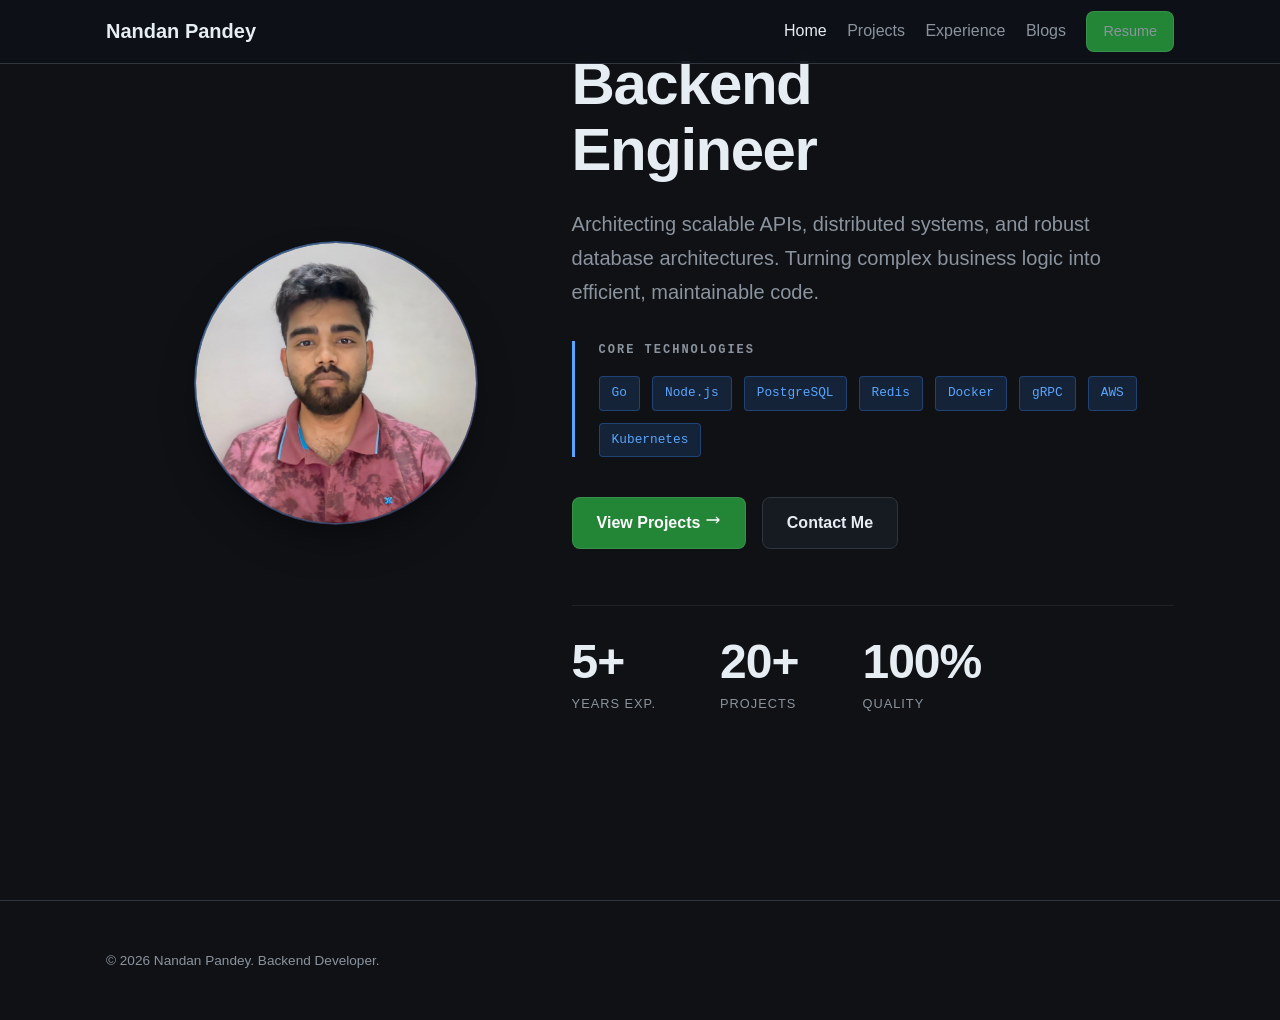
==== commit a4211f0e: "footer update" ====
--- a/index.html
+++ b/index.html
@@ -37,7 +37,7 @@
                     </p>
 
                     <!-- Social Icons Row -->
-                    <div class="hero-social">
+                    <!-- <div class="hero-social">
                         <a href="https://github.com/nandanpandey43" target="_blank" class="social-btn"
                             aria-label="GitHub">
                             <svg viewBox="0 0 24 24">
@@ -58,7 +58,7 @@
                                     d="M20 4H4c-1.1 0-1.99.9-1.99 2L2 18c0 1.1.9 2 2 2h16c1.1 0 2-.9 2-2V6c0-1.1-.9-2-2-2zm0 4l-8 5-8-5V6l8 5 8-5v2z" />
                             </svg>
                         </a>
-                    </div>
+                    </div> -->
 
                     <div class="skills-panel">
                         <div class="skills-title">Core Technologies</div>
--- a/css/styles.css
+++ b/css/styles.css
@@ -174,7 +174,8 @@
     background: rgba(13, 17, 23, 0.85);
     backdrop-filter: blur(10px);
     border-bottom: 1px solid var(--border-color);
-    z-index: 1000;
+    z-index: 9999;
+    /* Force top */
     display: flex;
     align-items: center;
 }
@@ -215,7 +216,7 @@
 
 /* Main Content Padding for Fixed Nav */
 main {
-    padding-top: calc(var(--nav-height) + var(--spacing-lg));
+    padding-top: calc(var(--nav-height) + var(--spacing-xl));
     min-height: 100vh;
     display: flex;
     flex-direction: column;
@@ -410,42 +411,48 @@
 }
 
 /* 5. Tech Stack Badges */
+/* 5. Tech Stack Badges (Restored Design) */
 .skills-panel {
+    border-left: 3px solid var(--accent-color);
+    padding-left: 1.5rem;
     margin-bottom: 2.5rem;
 }
 
 .skills-title {
     font-family: var(--font-mono);
-    font-size: 0.8rem;
+    font-size: 0.75rem;
     text-transform: uppercase;
-    letter-spacing: 1.5px;
+    letter-spacing: 2px;
     color: var(--text-secondary);
     margin-bottom: 1rem;
     font-weight: 600;
-    opacity: 0.8;
 }
 
 .skills-list {
     display: flex;
     flex-wrap: wrap;
-    gap: 10px;
+    gap: 12px;
+    list-style: none;
+    padding: 0;
+    margin: 0;
 }
 
 .skill-badge {
     font-family: var(--font-mono);
-    font-size: 0.85rem;
-    color: var(--text-primary);
-    background: transparent;
+    font-size: 0.8rem;
+    color: var(--accent-color);
+    background: rgba(56, 139, 253, 0.15);
+    /* Blue-ish tint */
     padding: 6px 12px;
-    border-radius: 6px;
-    border: 1px solid var(--border-color);
+    border-radius: 4px;
+    border: 1px solid rgba(56, 139, 253, 0.3);
     transition: all 0.2s ease;
 }
 
 .skill-badge:hover {
+    background: rgba(56, 139, 253, 0.25);
     border-color: var(--accent-color);
-    color: var(--accent-color);
-    background: rgba(88, 166, 255, 0.05);
+    transform: translateY(-1px);
 }
 
 /* 6. Stats Section */
@@ -490,9 +497,19 @@
 
 .footer-content {
     display: flex;
-    flex-direction: column;
+    flex-direction: row;
+    justify-content: space-between;
     align-items: center;
     gap: 1.5rem;
+    width: 100%;
+}
+
+@media (max-width: 768px) {
+    .footer-content {
+        flex-direction: column-reverse;
+        /* Stack with socials on top or bottom preference */
+        gap: 1rem;
+    }
 }
 
 /* Responsive Overrides */
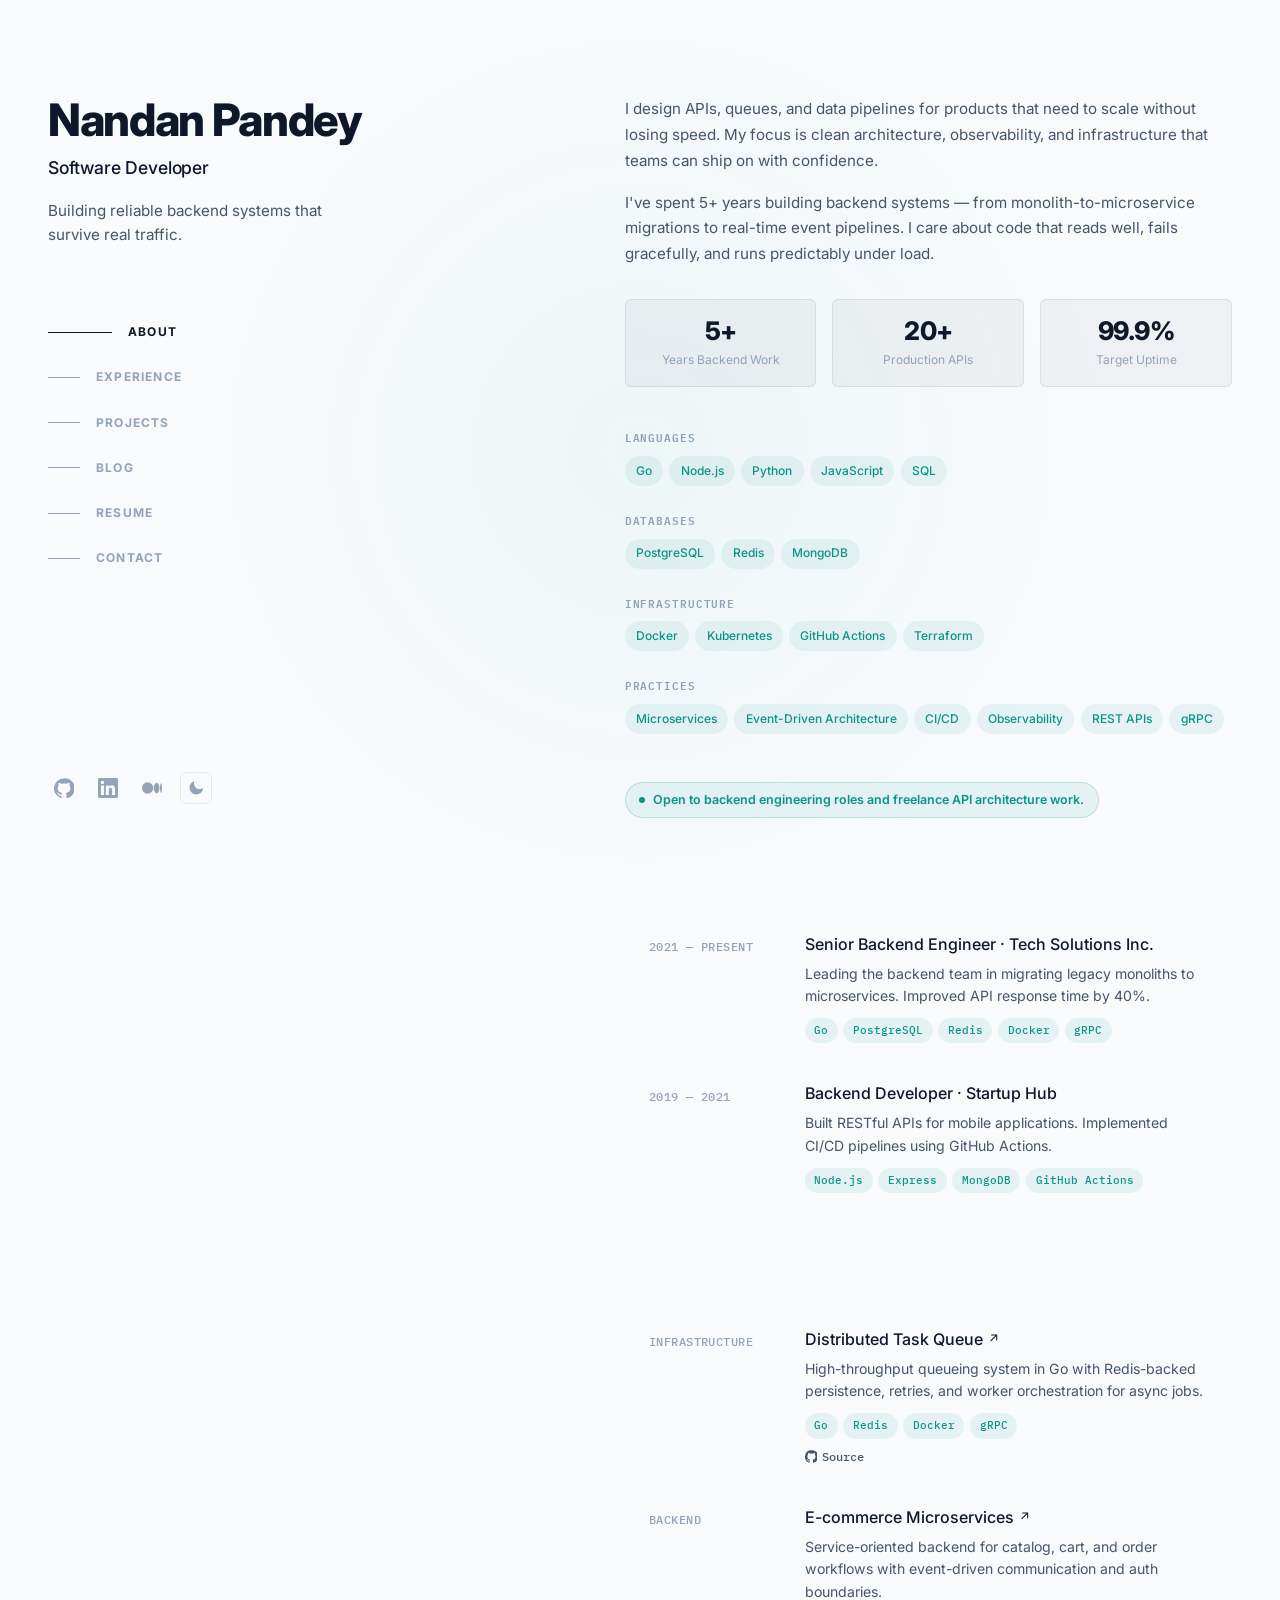
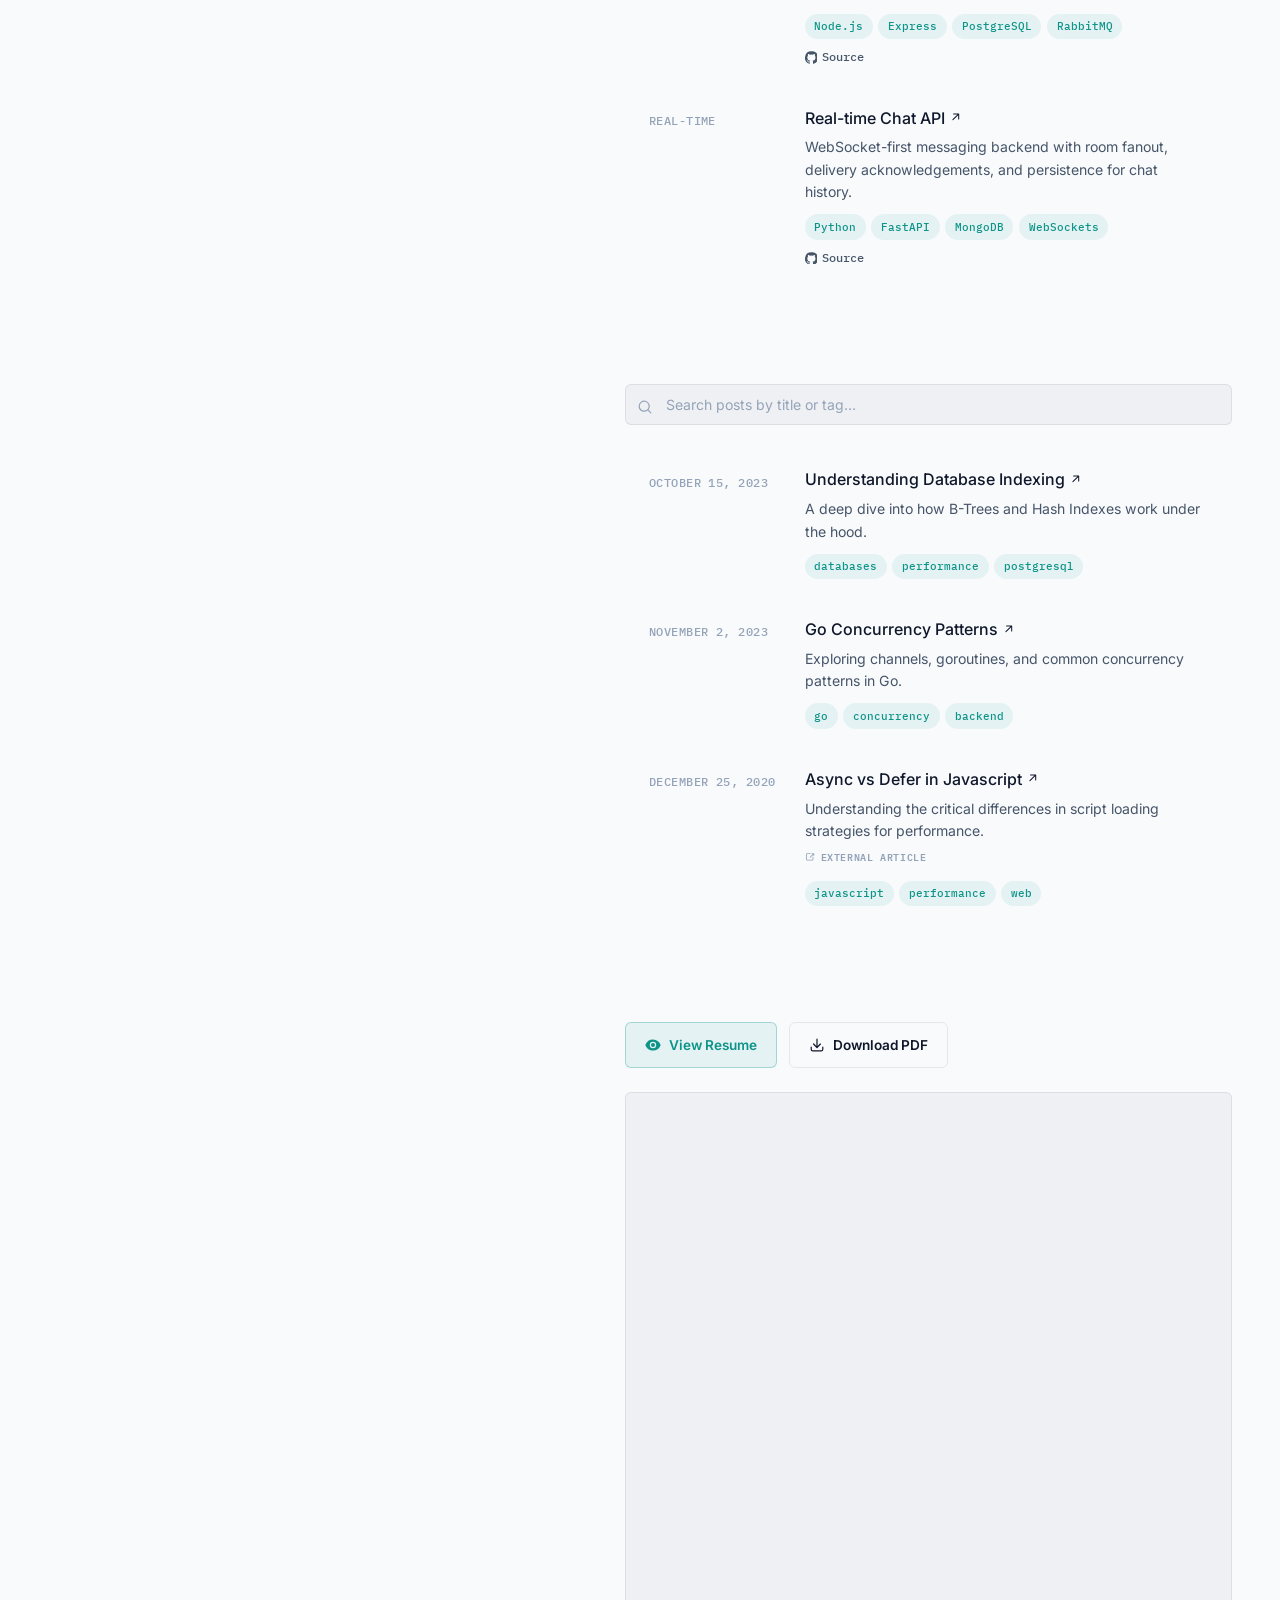
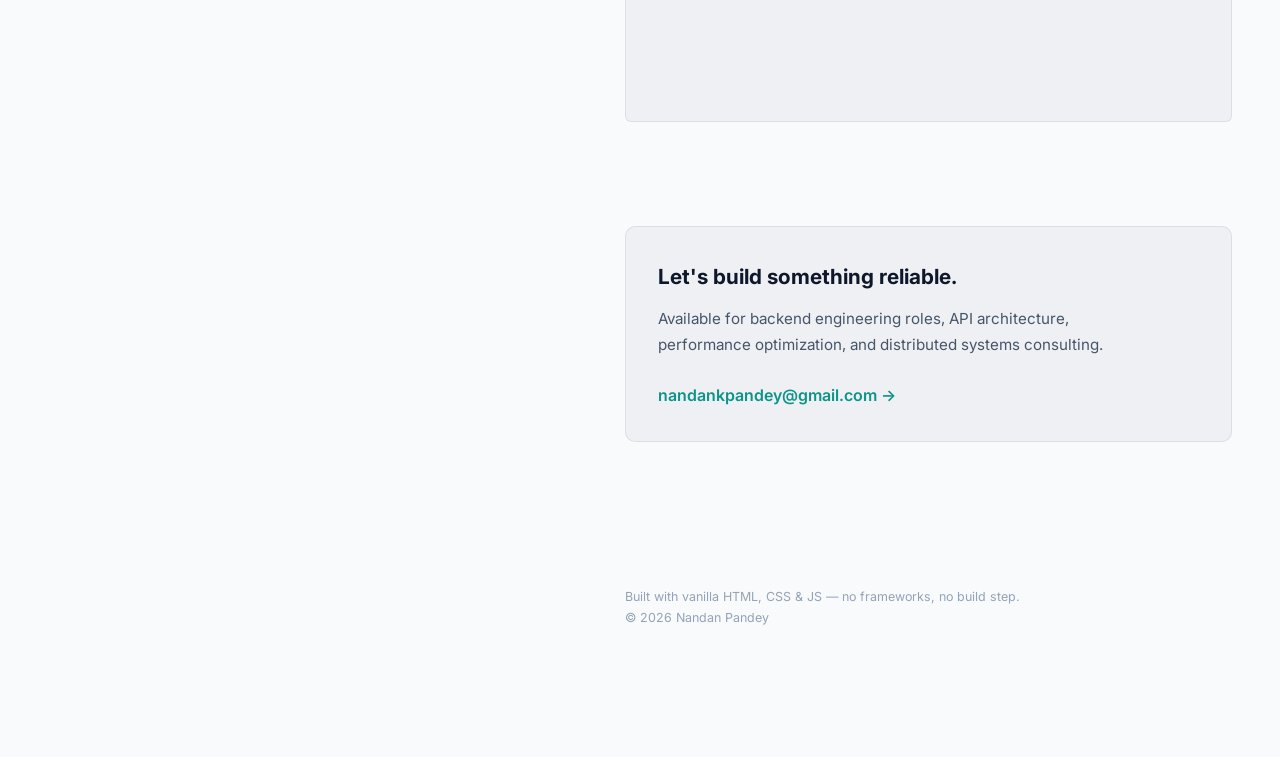
==== commit ed895905: "refactor: restructure site architecture by modularizing content sections and migrating to a data-dri" ====
--- a/index.html
+++ b/index.html
@@ -5,107 +5,161 @@
     <meta charset="UTF-8">
     <meta name="viewport" content="width=device-width, initial-scale=1.0">
     <meta name="description"
-        content="Backend Developer Portfolio. Specializing in high-performance distributed systems.">
-    <title>Backend Developer Portfolio</title>
-    <!-- Favicon -->
+        content="Nandan Pandey — Backend engineer building scalable APIs, distributed systems, and resilient data platforms.">
+    <meta name="author" content="Nandan Pandey">
+
+    <!-- Open Graph -->
+    <meta property="og:title" content="Nandan Pandey | Backend Engineer">
+    <meta property="og:description"
+        content="Backend engineer building scalable APIs, distributed systems, and resilient data platforms.">
+    <meta property="og:type" content="website">
+
+    <!-- Twitter Card -->
+    <meta name="twitter:card" content="summary">
+    <meta name="twitter:title" content="Nandan Pandey | Backend Engineer">
+    <meta name="twitter:description"
+        content="Backend engineer building scalable APIs, distributed systems, and resilient data platforms.">
+
+    <title>Nandan Pandey | Backend Engineer</title>
     <link rel="icon" type="image/svg+xml" href="./assets/favicon.svg">
-    <link rel="stylesheet" href="./css/styles.css?v=1.2">
+    <link rel="stylesheet" href="./css/styles.css">
     <script type="module" src="./js/main.js" defer></script>
+    <!-- Prevent FOUC: apply theme before paint -->
+    <script>
+        (function () {
+            var t = localStorage.getItem('theme');
+            if (t !== 'light' && t !== 'dark') t = window.matchMedia('(prefers-color-scheme: dark)').matches ? 'dark' : 'light';
+            document.documentElement.setAttribute('data-theme', t);
+        })();
+    </script>
 </head>
 
-<body id="page-home">
-    <div id="navbar-root"></div>
+<body>
+    <a href="#content" class="skip-link">Skip to Content</a>
 
-    <main class="container">
-        <!-- Hero Section -->
-        <section class="hero-section fade-in">
-            <div class="hero-grid">
-                <!-- Left: Profile Image -->
-                <div class="hero-profile">
-                    <div class="profile-img-container">
-                        <img src="./assets/profile.jpg" alt="Profile" class="profile-img"
-                            onerror="this.style.display='none'">
-                    </div>
+    <!-- Cursor spotlight (desktop only) -->
+    <div class="spotlight" aria-hidden="true"></div>
+
+    <div class="page-wrapper">
+        <!-- ── Left Sidebar ────────────────────────────── -->
+        <header class="sidebar" id="sidebar">
+            <div>
+                <div class="sidebar-brand">
+                    <h1><a href="./">Nandan Pandey</a></h1>
+                    <h2 id="sidebar-title">Backend Engineer</h2>
+                    <p id="sidebar-tagline">Building reliable backend systems that survive real traffic.</p>
                 </div>
 
-                <!-- Right: Content & Skills -->
-                <div class="hero-content">
-                    <h1 class="hero-title">Backend<br>Engineer</h1>
-                    <p class="hero-intro">
-                        Architecting scalable APIs, distributed systems, and robust database architectures.
-                        Turning complex business logic into efficient, maintainable code.
-                    </p>
+                <nav class="section-nav" aria-label="In-page navigation">
+                    <ul>
+                        <li><a href="#about" class="active">
+                                <span class="nav-indicator"></span>
+                                <span>About</span>
+                            </a></li>
+                        <li><a href="#experience">
+                                <span class="nav-indicator"></span>
+                                <span>Experience</span>
+                            </a></li>
+                        <li><a href="#projects">
+                                <span class="nav-indicator"></span>
+                                <span>Projects</span>
+                            </a></li>
+                        <li><a href="#writing">
+                                <span class="nav-indicator"></span>
+                                <span>Blog</span>
+                            </a></li>
+                        <li><a href="#resume">
+                                <span class="nav-indicator"></span>
+                                <span>Resume</span>
+                            </a></li>
+                        <li><a href="#contact">
+                                <span class="nav-indicator"></span>
+                                <span>Contact</span>
+                            </a></li>
+                    </ul>
+                </nav>
+            </div>
 
-                    <!-- Social Icons Row -->
-                    <!-- <div class="hero-social">
-                        <a href="https://github.com/nandanpandey43" target="_blank" class="social-btn"
-                            aria-label="GitHub">
-                            <svg viewBox="0 0 24 24">
-                                <path
-                                    d="M12 .297c-6.63 0-12 5.373-12 12 0 5.303 3.438 9.8 8.205 11.385.6.113.82-.258.82-.577 0-.285-.01-1.04-.015-2.04-3.338.724-4.042-1.61-4.042-1.61C4.422 18.07 3.633 17.7 3.633 17.7c-1.087-.744.084-.729.084-.729 1.205.084 1.838 1.236 1.838 1.236 1.07 1.835 2.809 1.305 3.495.998.108-.776.419-1.305.76-1.605-2.665-.3-5.466-1.332-5.466-5.93 0-1.31.465-2.38 1.235-3.22-.135-.303-.54-1.523.105-3.176 0 0 1.005-.322 3.3 1.23.96-.267 1.98-.399 3-.405 1.02.006 2.04.138 3 .405 2.28-1.552 3.285-1.23 3.285-1.23.645 1.653.24 2.873.12 3.176.765.84 1.23 1.91 1.23 3.22 0 4.61-2.805 5.625-5.475 5.92.42.36.81 1.096.81 2.22 0 1.606-.015 2.896-.015 3.286 0 .315.21.69.825.57C20.565 22.092 24 17.592 24 12.297c0-6.627-5.373-12-12-12" />
-                            </svg>
-                        </a>
-                        <a href="https://www.linkedin.com/in/nandankpandey/" target="_blank" class="social-btn"
-                            aria-label="LinkedIn">
-                            <svg viewBox="0 0 24 24">
-                                <path
-                                    d="M20.447 20.452h-3.554v-5.569c0-1.328-.027-3.037-1.852-3.037-1.853 0-2.136 1.445-2.136 2.939v5.667H9.351V9H12.91v1.632h.048c.496-.938 1.706-1.927 3.513-1.927 3.759 0 4.453 2.474 4.453 5.694v6.052zM5.337 7.433c-1.144 0-2.063-.926-2.063-2.065 0-1.138.92-2.063 2.063-2.063 1.14 0 2.064.925 2.064 2.063 0 1.139-.925 2.065-2.064 2.065zm1.782 13.019H3.555V9h3.564v11.452zM22.225 0H1.771C.792 0 0 .774 0 1.729v20.542C0 23.227.792 24 1.771 24h20.451C23.2 24 24 23.227 24 22.271V1.729C24 .774 23.2 0 22.222 0h.003z" />
-                            </svg>
-                        </a>
-                        <a href="mailto:contact@example.com" class="social-btn" aria-label="Email">
-                            <svg viewBox="0 0 24 24">
-                                <path
-                                    d="M20 4H4c-1.1 0-1.99.9-1.99 2L2 18c0 1.1.9 2 2 2h16c1.1 0 2-.9 2-2V6c0-1.1-.9-2-2-2zm0 4l-8 5-8-5V6l8 5 8-5v2z" />
-                            </svg>
-                        </a>
-                    </div> -->
+            <div class="sidebar-bottom" id="sidebar-socials">
+                <!-- Social links rendered by JS from profile.json -->
+            </div>
+        </header>
 
-                    <div class="skills-panel">
-                        <div class="skills-title">Core Technologies</div>
-                        <ul class="skills-list">
-                            <li class="skill-badge">Go</li>
-                            <li class="skill-badge">Node.js</li>
-                            <li class="skill-badge">PostgreSQL</li>
-                            <li class="skill-badge">Redis</li>
-                            <li class="skill-badge">Docker</li>
-                            <li class="skill-badge">gRPC</li>
-                            <li class="skill-badge">AWS</li>
-                            <li class="skill-badge">Kubernetes</li>
-                        </ul>
-                    </div>
+        <!-- ── Right Content ───────────────────────────── -->
+        <main class="main-content" id="content">
 
-                    <div class="flex gap-md" style="align-items: center;">
-                        <a href="./projects.html" class="btn btn-primary">
-                            View Projects
-                            <svg width="16" height="16" fill="none" stroke="currentColor" viewBox="0 0 24 24">
-                                <path stroke-linecap="round" stroke-linejoin="round" stroke-width="2"
-                                    d="M17 8l4 4m0 0l-4 4m4-4H3"></path>
-                            </svg>
-                        </a>
-                        <a href="mailto:contact@example.com" class="btn"
-                            style="border: 1px solid var(--border-color);">Contact Me</a>
-                    </div>
+            <!-- About -->
+            <section class="section" id="about" aria-label="About me">
+                <div class="section-label">About</div>
+                <div id="about-content">
+                    <!-- Rendered by JS -->
+                </div>
+            </section>
 
-                    <div class="hero-metrics">
-                        <div class="metric-item">
-                            <strong>5+</strong>
-                            <span>Years Exp.</span>
-                        </div>
-                        <div class="metric-item">
-                            <strong>20+</strong>
-                            <span>Projects</span>
-                        </div>
-                        <div class="metric-item">
-                            <strong>100%</strong>
-                            <span>Quality</span>
-                        </div>
-                    </div>
+            <!-- Experience -->
+            <section class="section" id="experience" aria-label="Work experience">
+                <div class="section-label">Experience</div>
+                <div id="experience-content" class="interactive-list">
+                    <!-- Rendered by JS -->
                 </div>
-            </div>
-        </section>
-    </main>
+            </section>
 
-    <div id="footer-root"></div>
+            <!-- Projects -->
+            <section class="section" id="projects" aria-label="Selected projects">
+                <div class="section-label">Projects</div>
+                <div id="projects-content" class="interactive-list">
+                    <!-- Rendered by JS -->
+                </div>
+            </section>
+
+            <!-- Writing / Blogs -->
+            <section class="section" id="writing" aria-label="Blog posts and writing">
+                <div class="section-label">Writing</div>
+                <div id="blogs-search-container">
+                    <!-- Search bar rendered by JS -->
+                </div>
+                <div id="blogs-content" class="interactive-list">
+                    <!-- Rendered by JS -->
+                </div>
+            </section>
+
+            <!-- Resume -->
+            <section class="section" id="resume" aria-label="Resume">
+                <div class="section-label">Resume</div>
+                <div id="resume-content">
+                    <!-- Rendered by JS -->
+                </div>
+            </section>
+
+            <!-- Contact -->
+            <section class="section" id="contact" aria-label="Contact information">
+                <div class="section-label">Contact</div>
+                <div id="contact-content">
+                    <!-- Rendered by JS -->
+                </div>
+            </section>
+
+            <!-- Footer -->
+            <footer class="footer" id="footer-content">
+                <!-- Rendered by JS -->
+            </footer>
+        </main>
+    </div>
+
+    <!-- Mobile bottom nav -->
+    <nav class="mobile-nav" id="mobile-nav" aria-label="Mobile navigation">
+        <a href="#about">About</a>
+        <a href="#experience">Exp</a>
+        <a href="#projects">Projects</a>
+        <a href="#writing">Blog</a>
+        <a href="#resume">Resume</a>
+        <a href="#contact">Contact</a>
+    </nav>
+
+    <!-- Scroll to top (mobile only) -->
+    <button class="scroll-to-top" id="scroll-to-top" aria-label="Scroll to top" type="button">
+        <svg viewBox="0 0 20 20" fill="currentColor" aria-hidden="true"><path fill-rule="evenodd" d="M14.77 12.79a.75.75 0 01-1.06-.02L10 8.832 6.29 12.77a.75.75 0 11-1.08-1.04l4.25-4.5a.75.75 0 011.08 0l4.25 4.5a.75.75 0 01-.02 1.06z" clip-rule="evenodd"/></svg>
+    </button>
 </body>
 
 </html>
--- a/css/styles.css
+++ b/css/styles.css
@@ -1,543 +1,1264 @@
-/* 
-  System-wide Design Tokens & Reset 
-  Zero-dependency, Pure CSS3
-*/
+/* ============================================================
+   Portfolio — Design System & Styles
+   Fonts: Sora (sans) + IBM Plex Mono (mono)
+   ============================================================ */
+
+@import url('https://fonts.googleapis.com/css2?family=Inter:wght@400;500;600;700;800&family=IBM+Plex+Mono:wght@400;500;600&display=swap');
+
+/* ── Tokens ─────────────────────────────────────────────────── */
 :root {
-    /* Color Palette - Dark Mode Default */
-    --bg-primary: #0f1115;
-    --bg-secondary: #161b22;
-    --bg-card: #0d1117;
-    --text-primary: #e6edf3;
-    --text-secondary: #8b949e;
-    --accent-color: #58a6ff;
-    --accent-hover: #1f6feb;
-    --border-color: #30363d;
+    /* Palette — refined slate + teal */
+    --bg: #0f172a;
+    --bg-alt: #1e293b;
+    --surface: #1e293b;
+    --surface-hover: rgba(148, 163, 184, 0.08);
+    --text: #e2e8f0;
+    --text-secondary: #94a3b8;
+    --text-muted: #64748b;
+    --accent: #5eead4;
+    --accent-muted: rgba(94, 234, 212, 0.1);
+    --accent-text: #5eead4;
+    --border: rgba(148, 163, 184, 0.12);
+    --border-hover: rgba(148, 163, 184, 0.25);
+    --selection-bg: rgba(94, 234, 212, 0.25);
+    --selection-text: #e2e8f0;
+    --shadow: 0 10px 30px -15px rgba(2, 12, 27, 0.7);
+    --spotlight: rgba(29, 78, 216, 0.07);
+
+    /* Sizing */
+    --nav-width: 48%;
+    --content-width: 52%;
+    --max-width: 1280px;
+    --radius: 6px;
+    --radius-lg: 10px;
 
     /* Typography */
-    --font-sans: 'Inter', -apple-system, BlinkMacSystemFont, "Segoe UI", Roboto, Helvetica, Arial, sans-serif;
-    --font-mono: 'JetBrains Mono', 'Fira Code', Consolas, Monaco, 'Andale Mono', monospace;
-
-    /* Spacing & Layout */
-    --nav-height: 64px;
-    --container-width: 1100px;
-    --spacing-sm: 8px;
-    --spacing-md: 16px;
-    --spacing-lg: 32px;
-    --spacing-xl: 64px;
-
-    /* Effects */
-    --shadow-sm: 0 1px 2px rgba(0, 0, 0, 0.3);
-    --shadow-md: 0 4px 6px rgba(0, 0, 0, 0.3);
-    --radius-sm: 4px;
-    --radius-md: 8px;
-    --radius-lg: 12px;
-}
-
-/* Base Reset */
-* {
+    --font-sans: 'Inter', -apple-system, 'Segoe UI', sans-serif;
+    --font-mono: 'IBM Plex Mono', 'SF Mono', Menlo, monospace;
+
+    /* Transitions */
+    --ease: cubic-bezier(0.4, 0, 0.2, 1);
+    --duration: 200ms;
+}
+
+/* ── Light theme ────────────────────────────────────────────── */
+html[data-theme='light'] {
+    --bg: #f8fafc;
+    --bg-alt: #f1f5f9;
+    --surface: #ffffff;
+    --surface-hover: rgba(15, 23, 42, 0.04);
+    --text: #0f172a;
+    --text-secondary: #475569;
+    --text-muted: #94a3b8;
+    --accent: #0d9488;
+    --accent-muted: rgba(13, 148, 136, 0.08);
+    --accent-text: #0d9488;
+    --border: rgba(15, 23, 42, 0.08);
+    --border-hover: rgba(15, 23, 42, 0.15);
+    --selection-bg: rgba(13, 148, 136, 0.2);
+    --selection-text: #0f172a;
+    --shadow: 0 10px 30px -15px rgba(15, 23, 42, 0.1);
+    --spotlight: rgba(13, 148, 136, 0.04);
+}
+
+/* ── Reset ──────────────────────────────────────────────────── */
+*,
+*::before,
+*::after {
     box-sizing: border-box;
     margin: 0;
     padding: 0;
 }
 
+html {
+    scroll-behavior: smooth;
+}
+
+@media (prefers-reduced-motion: reduce) {
+    html {
+        scroll-behavior: auto;
+    }
+
+    *,
+    *::before,
+    *::after {
+        animation-duration: 0.01ms !important;
+        transition-duration: 0.01ms !important;
+    }
+}
+
 body {
-    background-color: var(--bg-primary);
-    color: var(--text-primary);
+    background: var(--bg);
+    color: var(--text-secondary);
     font-family: var(--font-sans);
-    line-height: 1.6;
+    font-size: 0.95rem;
+    line-height: 1.7;
     -webkit-font-smoothing: antialiased;
+    -moz-osx-font-smoothing: grayscale;
+}
+
+::selection {
+    background: var(--selection-bg);
+    color: var(--selection-text);
+}
+
+img {
+    max-width: 100%;
+    display: block;
 }
 
 a {
-    color: var(--accent-color);
+    color: inherit;
     text-decoration: none;
-    transition: color 0.2s ease;
-}
-
-a:hover {
-    color: var(--accent-hover);
-    text-decoration: underline;
-}
-
-/* Utility Classes (Tailwind-like philosophy) */
-.container {
-    max-width: var(--container-width);
-    margin: 0 auto;
-    padding: 0 var(--spacing-md);
-}
-
-.flex {
-    display: flex;
-}
-
-.flex-col {
-    flex-direction: column;
-}
-
-.items-center {
-    align-items: center;
-}
-
-.justify-between {
-    justify-content: space-between;
-}
-
-.justify-center {
-    justify-content: center;
-}
-
-.gap-md {
-    gap: var(--spacing-md);
-}
-
-.gap-lg {
-    gap: var(--spacing-lg);
-}
-
-.mt-md {
-    margin-top: var(--spacing-md);
-}
-
-.mt-lg {
-    margin-top: var(--spacing-lg);
-}
-
-.mt-xl {
-    margin-top: var(--spacing-xl);
-}
-
-.text-center {
-    text-align: center;
-}
-
-.text-mono {
-    font-family: var(--font-mono);
-}
-
-.text-secondary {
-    color: var(--text-secondary);
-}
-
-.btn {
-    display: inline-block;
-    padding: 0.75rem 1.5rem;
-    background-color: var(--bg-secondary);
-    border: 1px solid var(--border-color);
-    border-radius: var(--radius-md);
-    color: var(--text-primary);
-    font-weight: 600;
-    cursor: pointer;
-    transition: all 0.2s;
-    text-decoration: none;
-}
-
-.btn:hover {
-    background-color: var(--border-color);
-    text-decoration: none;
-}
-
-.btn-primary {
-    background-color: #238636;
-    border-color: rgba(240, 246, 252, 0.1);
-    color: #ffffff;
-}
-
-.btn-primary:hover {
-    background-color: #2ea043;
-}
-
-/* Animations */
-@keyframes fadeIn {
-    from {
-        opacity: 0;
-        transform: translateY(10px);
-    }
-
-    to {
-        opacity: 1;
-        transform: translateY(0);
-    }
-}
-
-.fade-in {
-    animation: fadeIn 0.4s ease-out forwards;
-}
-
-/* Layout Components */
-/* Navbar */
-.navbar {
-    position: fixed;
+    transition: color var(--duration) var(--ease);
+}
+
+ul,
+ol {
+    list-style: none;
+}
+
+/* ── Skip to content (a11y) ────────────────────────────────── */
+.skip-link {
+    position: absolute;
     top: 0;
     left: 0;
-    right: 0;
-    height: var(--nav-height);
-    background: rgba(13, 17, 23, 0.85);
-    backdrop-filter: blur(10px);
-    border-bottom: 1px solid var(--border-color);
-    z-index: 9999;
-    /* Force top */
-    display: flex;
-    align-items: center;
-}
-
-.nav-content {
-    width: 100%;
-    display: flex;
-    justify-content: space-between;
-    align-items: center;
-}
-
-.nav-brand {
+    transform: translateX(-200%);
+    padding: 0.5rem 1rem;
+    background: var(--accent);
+    color: var(--bg);
     font-weight: 700;
-    font-size: 1.25rem;
-    color: var(--text-primary);
-}
-
-.nav-links a {
-    margin-left: var(--spacing-md);
+    font-size: 0.8rem;
+    text-transform: uppercase;
+    letter-spacing: 0.05em;
+    border-radius: 0 0 var(--radius) 0;
+    z-index: 100;
+}
+
+.skip-link:focus {
+    transform: translateX(0);
+}
+
+/* ── Cursor spotlight overlay ──────────────────────────────── */
+.spotlight {
+    pointer-events: none;
+    position: fixed;
+    inset: 0;
+    z-index: 1;
+    transition: opacity 300ms var(--ease);
+    background: radial-gradient(600px circle at var(--cursor-x, 50%) var(--cursor-y, 50%),
+            var(--spotlight),
+            transparent 80%);
+}
+
+/* ── Layout: two-column ────────────────────────────────────── */
+.page-wrapper {
+    position: relative;
+    min-height: 100vh;
+    max-width: var(--max-width);
+    margin: 0 auto;
+    padding: 0 1.5rem;
+}
+
+@media (min-width: 1024px) {
+    .page-wrapper {
+        display: flex;
+        justify-content: space-between;
+        gap: 1rem;
+        padding: 0 3rem;
+    }
+}
+
+/* ── Sidebar (left) ────────────────────────────────────────── */
+.sidebar {
+    padding: 3rem 0 1.5rem;
+}
+
+@media (min-width: 1024px) {
+    .sidebar {
+        position: sticky;
+        top: 0;
+        display: flex;
+        flex-direction: column;
+        justify-content: space-between;
+        width: var(--nav-width);
+        max-height: 100vh;
+        padding: 6rem 0;
+    }
+}
+
+.sidebar-brand h1 {
+    font-size: clamp(2.2rem, 5vw, 2.8rem);
+    font-weight: 800;
+    color: var(--text);
+    letter-spacing: -0.03em;
+    line-height: 1.1;
+}
+
+.sidebar-brand h1 a {
+    color: var(--text);
+}
+
+.sidebar-brand h1 a:hover {
+    color: var(--accent-text);
+}
+
+.sidebar-brand h2 {
+    font-size: 1.1rem;
+    font-weight: 500;
+    color: var(--text);
+    margin-top: 0.5rem;
+    letter-spacing: -0.01em;
+}
+
+.sidebar-brand p {
+    margin-top: 1rem;
+    max-width: 320px;
+    line-height: 1.6;
     color: var(--text-secondary);
-    font-weight: 500;
-}
-
-.nav-links a:hover,
-.nav-links a.active {
-    color: var(--text-primary);
-    text-decoration: none;
-}
-
-/* Footer */
-.footer {
-    padding: var(--spacing-xl) 0;
-    margin-top: auto;
-    border-top: 1px solid var(--border-color);
-    color: var(--text-secondary);
-    font-size: 0.9rem;
-}
-
-/* Main Content Padding for Fixed Nav */
-main {
-    padding-top: calc(var(--nav-height) + var(--spacing-xl));
-    min-height: 100vh;
+}
+
+/* ── Section Nav (left sidebar) ────────────────────────────── */
+.section-nav {
+    display: none;
+    margin-top: 4rem;
+}
+
+@media (min-width: 1024px) {
+    .section-nav {
+        display: block;
+    }
+}
+
+.section-nav ul {
     display: flex;
     flex-direction: column;
-}
-
-/* Cards */
-.card {
-    background: var(--bg-card);
-    border: 1px solid var(--border-color);
-    border-radius: var(--radius-md);
-    padding: var(--spacing-md);
-    transition: transform 0.2s, border-color 0.2s;
-}
-
-.card:hover {
-    transform: translateY(-2px);
-    border-color: var(--accent-color);
-}
-
-.card-title {
-    font-size: 1.25rem;
-    margin-bottom: var(--spacing-sm);
-    color: var(--accent-color);
-}
-
-.card-desc {
-    color: var(--text-secondary);
-    margin-bottom: var(--spacing-md);
-    font-size: 0.95rem;
-}
-
-.card-tags {
+    gap: 0.25rem;
+}
+
+.section-nav a {
     display: flex;
-    flex-wrap: wrap;
-    gap: 8px;
-    margin-bottom: var(--spacing-md);
-}
-
-.tag {
+    align-items: center;
+    gap: 1rem;
+    padding: 0.65rem 0;
     font-size: 0.75rem;
-    padding: 2px 8px;
-    background: var(--bg-secondary);
-    border: 1px solid var(--border-color);
-    border-radius: 12px;
-    color: var(--text-secondary);
+    font-weight: 700;
+    text-transform: uppercase;
+    letter-spacing: 0.1em;
+    color: var(--text-muted);
+    transition: color var(--duration) var(--ease);
+}
+
+.section-nav a:hover,
+.section-nav a.active {
+    color: var(--text);
+}
+
+.nav-indicator {
+    display: inline-block;
+    width: 2rem;
+    height: 1px;
+    background: var(--text-muted);
+    transition: width var(--duration) var(--ease),
+        background var(--duration) var(--ease);
+}
+
+.section-nav a:hover .nav-indicator,
+.section-nav a.active .nav-indicator {
+    width: 4rem;
+    background: var(--text);
+}
+
+/* ── Sidebar bottom (socials + theme) ──────────────────────── */
+.sidebar-bottom {
+    display: flex;
+    align-items: center;
+    gap: 0.75rem;
+    margin-top: 2rem;
+}
+
+@media (min-width: 1024px) {
+    .sidebar-bottom {
+        margin-top: 0;
+    }
+}
+
+.social-link {
+    display: inline-flex;
+    align-items: center;
+    justify-content: center;
+    width: 2rem;
+    height: 2rem;
+    color: var(--text-muted);
+    transition: color var(--duration) var(--ease);
+}
+
+.social-link:hover {
+    color: var(--text);
+}
+
+.social-link svg {
+    width: 1.25rem;
+    height: 1.25rem;
+    fill: currentColor;
+}
+
+.theme-toggle {
+    display: inline-flex;
+    align-items: center;
+    justify-content: center;
+    width: 2rem;
+    height: 2rem;
+    border: 1px solid var(--border);
+    border-radius: var(--radius);
+    background: transparent;
+    color: var(--text-muted);
+    cursor: pointer;
+    font-size: 0.9rem;
+    transition: color var(--duration) var(--ease),
+        border-color var(--duration) var(--ease);
+}
+
+.theme-toggle:hover {
+    color: var(--text);
+    border-color: var(--border-hover);
+}
+
+/* ── Main content (right) ──────────────────────────────────── */
+.main-content {
+    padding: 1.5rem 0 5rem;
+}
+
+@media (min-width: 1024px) {
+    .main-content {
+        width: var(--content-width);
+        padding: 6rem 0;
+    }
+}
+
+/* ── Sections ──────────────────────────────────────────────── */
+.section {
+    margin-bottom: 6rem;
+    scroll-margin-top: 5rem;
+}
+
+.section:last-child {
+    margin-bottom: 3rem;
+}
+
+/* Sticky section label (mobile) */
+.section-label {
+    position: sticky;
+    top: 0;
+    z-index: 10;
+    padding: 1rem 0;
+    margin: 0 -1.5rem;
+    padding-left: 1.5rem;
+    padding-right: 1.5rem;
+    background: color-mix(in srgb, var(--bg) 85%, transparent);
+    backdrop-filter: blur(10px);
+    -webkit-backdrop-filter: blur(10px);
+    font-size: 0.8rem;
+    font-weight: 700;
+    text-transform: uppercase;
+    letter-spacing: 0.1em;
+    color: var(--text);
+}
+
+@media (min-width: 1024px) {
+    .section-label {
+        /* sr-only on desktop — hidden but accessible */
+        position: absolute;
+        width: 1px;
+        height: 1px;
+        padding: 0;
+        margin: -1px;
+        overflow: hidden;
+        clip: rect(0, 0, 0, 0);
+        white-space: nowrap;
+        border: 0;
+    }
+}
+
+/* ── Text styles ───────────────────────────────────────────── */
+.section-text p {
+    margin-bottom: 1rem;
+    line-height: 1.7;
+}
+
+.section-text a {
+    color: var(--text);
+    font-weight: 500;
+    transition: color var(--duration) var(--ease);
+}
+
+.section-text a:hover {
+    color: var(--accent-text);
+}
+
+/* ── Availability badge ────────────────────────────────────── */
+.availability-badge {
+    display: inline-flex;
+    align-items: center;
+    gap: 0.5rem;
+    padding: 0.4rem 0.85rem;
+    background: var(--accent-muted);
+    border: 1px solid color-mix(in srgb, var(--accent) 20%, transparent);
+    border-radius: 999px;
+    font-size: 0.78rem;
+    font-weight: 600;
+    color: var(--accent-text);
+    margin-top: 1.5rem;
+}
+
+.availability-dot {
+    width: 6px;
+    height: 6px;
+    border-radius: 50%;
+    background: var(--accent-text);
+    animation: pulse-dot 2s ease-in-out infinite;
+}
+
+@keyframes pulse-dot {
+
+    0%,
+    100% {
+        opacity: 1;
+        transform: scale(1);
+    }
+
+    50% {
+        opacity: 0.5;
+        transform: scale(0.8);
+    }
+}
+
+/* ── Skills grid ───────────────────────────────────────────── */
+.skills-section {
+    margin-top: 2.5rem;
+}
+
+.skills-category {
+    margin-bottom: 1.5rem;
+}
+
+.skills-category-label {
     font-family: var(--font-mono);
-}
-
-/* Responsive */
-@media (max-width: 768px) {
-    .nav-links {
-        display: none;
-        /* Mobile menu to be implemented if needed, or simple stack */
-    }
-
-    .project-grid {
-        grid-template-columns: 1fr;
-    }
-}
-
-/* --- HERO REFINTEMENT & POLISH --- */
-
-/* 1. Hero Layout - Restored & Balanced */
-.hero-section {
-    min-height: 85vh;
-    /* Reduced top vertical space */
-    display: flex;
-    align-items: center;
-    padding: var(--spacing-lg) 0;
-    /* Reduced padding */
-}
-
-.hero-grid {
-    display: grid;
-    grid-template-columns: 1fr 1.5fr;
-    /* Standard balanced split */
-    gap: 4rem;
-    /* Increased spacing for breathing room */
-    align-items: center;
-    /* Vertical alignment */
-    width: 100%;
-}
-
-/* 2. Profile Image - Clean Professional Circle (Option B/Refined) */
-.hero-profile {
-    display: flex;
-    justify-content: flex-end;
-    /* Align right to face text */
-    position: relative;
-    padding-right: 2rem;
-    /* Ensure space from gap */
-}
-
-.profile-img-container {
-    width: 280px;
-    height: 280px;
-    border-radius: 50%;
-    /* Subtle, elegant glow */
-    box-shadow: 0 0 0 1px var(--border-color), 0 20px 40px -10px rgba(0, 0, 0, 0.5);
-    position: relative;
-    z-index: 1;
-    background: var(--bg-secondary);
-    transition: transform 0.3s ease, box-shadow 0.3s ease;
-}
-
-.profile-img-container::after {
-    content: '';
-    position: absolute;
-    inset: -2px;
-    border-radius: 50%;
-    padding: 2px;
-    background: linear-gradient(135deg, rgba(88, 166, 255, 0.5), rgba(188, 140, 255, 0.2));
-    -webkit-mask: linear-gradient(#fff 0 0) content-box, linear-gradient(#fff 0 0);
-    mask: linear-gradient(#fff 0 0) content-box, linear-gradient(#fff 0 0);
-    -webkit-mask-composite: xor;
-    mask-composite: exclude;
-    pointer-events: none;
-}
-
-.profile-img-container:hover {
-    transform: translateY(-5px);
-    box-shadow: 0 25px 50px -12px rgba(88, 166, 255, 0.15);
-}
-
-.profile-img {
-    width: 100%;
-    height: 100%;
-    object-fit: cover;
-    border-radius: 50%;
-    background: var(--bg-secondary);
-}
-
-/* 3. Hero Content Hierarchy */
-.hero-content {
-    text-align: left;
-    max-width: 700px;
-}
-
-.hero-title {
-    font-size: 3.75rem;
-    /* Large but not overwhelming */
-    line-height: 1.1;
-    font-weight: 800;
-    margin-bottom: 1.5rem;
-    letter-spacing: -1.5px;
-    color: var(--text-primary);
-}
-
-.hero-intro {
-    font-size: 1.25rem;
-    line-height: 1.7;
-    color: var(--text-secondary);
-    margin-bottom: 2rem;
-    max-width: 90%;
-}
-
-/* 4. Social Icons */
-.hero-social {
-    display: flex;
-    gap: 1rem;
-    margin-bottom: 2.5rem;
-    /* Clean separation before tech stack */
-}
-
-.social-btn {
-    display: flex;
-    align-items: center;
-    justify-content: center;
-    width: 40px;
-    height: 40px;
-    border-radius: 50%;
-    background: var(--bg-secondary);
-    border: 1px solid var(--border-color);
-    transition: all 0.2s ease;
-}
-
-.social-btn svg {
-    width: 20px;
-    height: 20px;
-    fill: var(--text-secondary);
-    transition: fill 0.2s ease;
-}
-
-.social-btn:hover {
-    border-color: var(--accent-color);
-    transform: translateY(-2px);
-    background: rgba(88, 166, 255, 0.05);
-}
-
-.social-btn:hover svg {
-    fill: var(--accent-color);
-}
-
-/* 5. Tech Stack Badges */
-/* 5. Tech Stack Badges (Restored Design) */
-.skills-panel {
-    border-left: 3px solid var(--accent-color);
-    padding-left: 1.5rem;
-    margin-bottom: 2.5rem;
-}
-
-.skills-title {
-    font-family: var(--font-mono);
-    font-size: 0.75rem;
+    font-size: 0.7rem;
+    font-weight: 600;
     text-transform: uppercase;
-    letter-spacing: 2px;
-    color: var(--text-secondary);
-    margin-bottom: 1rem;
-    font-weight: 600;
+    letter-spacing: 0.08em;
+    color: var(--text-muted);
+    margin-bottom: 0.6rem;
 }
 
 .skills-list {
     display: flex;
     flex-wrap: wrap;
-    gap: 12px;
-    list-style: none;
-    padding: 0;
-    margin: 0;
-}
-
-.skill-badge {
+    gap: 0.4rem;
+}
+
+.skill-chip {
+    display: inline-flex;
+    align-items: center;
+    padding: 0.3rem 0.7rem;
+    background: var(--accent-muted);
+    color: var(--accent-text);
+    font-size: 0.75rem;
+    font-weight: 500;
+    border-radius: 999px;
+    white-space: nowrap;
+}
+
+/* ── Metrics row ───────────────────────────────────────────── */
+.metrics-row {
+    display: grid;
+    grid-template-columns: repeat(auto-fit, minmax(120px, 1fr));
+    gap: 1rem;
+    margin-top: 2rem;
+}
+
+.metric {
+    padding: 1rem;
+    background: var(--surface-hover);
+    border: 1px solid var(--border);
+    border-radius: var(--radius);
+    text-align: center;
+}
+
+.metric-value {
+    display: block;
+    font-size: 1.6rem;
+    font-weight: 800;
+    color: var(--text);
+    line-height: 1.2;
+    letter-spacing: -0.02em;
+}
+
+.metric-label {
+    display: block;
+    font-size: 0.75rem;
+    color: var(--text-muted);
+    margin-top: 0.2rem;
+}
+
+/* ── Interactive list (experience, projects) ───────────────── */
+.interactive-list {
+    display: flex;
+    flex-direction: column;
+    gap: 0;
+}
+
+.interactive-item {
+    position: relative;
+    display: grid;
+    grid-template-columns: 1fr;
+    gap: 0.25rem;
+    padding: 1.25rem 1rem;
+    border-radius: var(--radius-lg);
+    transition: background var(--duration) var(--ease),
+        opacity var(--duration) var(--ease);
+    cursor: default;
+}
+
+@media (min-width: 640px) {
+    .interactive-item {
+        grid-template-columns: 140px 1fr;
+        gap: 1rem;
+        padding: 1.25rem 1.5rem;
+    }
+}
+
+/* Hover dimming — hovering one dims siblings */
+.interactive-list:hover .interactive-item {
+    opacity: 0.5;
+}
+
+.interactive-list:hover .interactive-item:hover {
+    opacity: 1;
+    background: var(--surface-hover);
+}
+
+/* Focus-visible for keyboard nav */
+.interactive-item:has(a:focus-visible) {
+    opacity: 1 !important;
+    background: var(--surface-hover);
+    outline: 2px solid var(--accent);
+    outline-offset: -2px;
+}
+
+/* Inset shadow on hover (Brittany Chiang style) */
+.interactive-item::before {
+    content: '';
+    position: absolute;
+    inset: 0;
+    border-radius: var(--radius-lg);
+    opacity: 0;
+    box-shadow: inset 0 1px 0 0 rgba(148, 163, 184, 0.1);
+    filter: drop-shadow(0 4px 6px rgba(0, 0, 0, 0.1));
+    transition: opacity var(--duration) var(--ease);
+    pointer-events: none;
+}
+
+.interactive-item:hover::before {
+    opacity: 1;
+}
+
+.item-header {
+    font-family: var(--font-mono);
+    font-size: 0.75rem;
+    font-weight: 500;
+    color: var(--text-muted);
+    text-transform: uppercase;
+    letter-spacing: 0.04em;
+    padding-top: 0.2rem;
+    white-space: nowrap;
+}
+
+.item-body {
+    position: relative;
+}
+
+.item-title {
+    font-size: 1rem;
+    font-weight: 500;
+    color: var(--text);
+    line-height: 1.3;
+}
+
+.item-title a {
+    color: var(--text);
+    display: inline-flex;
+    align-items: baseline;
+}
+
+.item-title a:hover {
+    color: var(--accent-text);
+}
+
+/* Arrow icon for links */
+.link-arrow {
+    display: inline-block;
+    width: 0.85rem;
+    height: 0.85rem;
+    margin-left: 0.3rem;
+    transition: transform var(--duration) var(--ease);
+    flex-shrink: 0;
+}
+
+.interactive-item:hover .link-arrow {
+    transform: translate(2px, -2px);
+}
+
+.item-subtitle {
+    font-size: 0.85rem;
+    color: var(--text-muted);
+    margin-top: 0.15rem;
+}
+
+.item-description {
+    font-size: 0.88rem;
+    color: var(--text-secondary);
+    margin-top: 0.5rem;
+    line-height: 1.6;
+}
+
+/* ── Tag chips ─────────────────────────────────────────────── */
+.tag-list {
+    display: flex;
+    flex-wrap: wrap;
+    gap: 0.35rem;
+    margin-top: 0.65rem;
+}
+
+.tag {
+    display: inline-flex;
+    align-items: center;
+    padding: 0.2rem 0.6rem;
+    background: var(--accent-muted);
+    color: var(--accent-text);
+    font-size: 0.7rem;
+    font-weight: 500;
+    border-radius: 999px;
+    font-family: var(--font-mono);
+}
+
+/* ── Item links ────────────────────────────────────────────── */
+.item-links {
+    display: flex;
+    gap: 1rem;
+    margin-top: 0.5rem;
+}
+
+.item-link {
+    display: inline-flex;
+    align-items: center;
+    gap: 0.3rem;
+    font-family: var(--font-mono);
+    font-size: 0.75rem;
+    font-weight: 500;
+    color: var(--text-secondary);
+    transition: color var(--duration) var(--ease);
+}
+
+.item-link:hover {
+    color: var(--accent-text);
+}
+
+.item-link svg {
+    width: 0.8rem;
+    height: 0.8rem;
+    fill: currentColor;
+}
+
+/* ── Blog-specific: external badge ─────────────────────────── */
+.external-badge {
+    display: inline-flex;
+    align-items: center;
+    gap: 0.3rem;
+    font-family: var(--font-mono);
+    font-size: 0.65rem;
+    font-weight: 600;
+    text-transform: uppercase;
+    letter-spacing: 0.06em;
+    color: var(--text-muted);
+    margin-top: 0.35rem;
+}
+
+.external-badge svg {
+    width: 0.7rem;
+    height: 0.7rem;
+    fill: currentColor;
+}
+
+.reading-time {
+    font-family: var(--font-mono);
+    font-size: 0.7rem;
+    color: var(--text-muted);
+    margin-top: 0.35rem;
+}
+
+/* ── Blog search ───────────────────────────────────────────── */
+.blog-search-wrapper {
+    margin-bottom: 1.5rem;
+}
+
+.blog-search {
+    width: 100%;
+    padding: 0.7rem 1rem 0.7rem 2.5rem;
+    background: var(--surface-hover);
+    border: 1px solid var(--border);
+    border-radius: var(--radius);
+    color: var(--text);
+    font-family: var(--font-sans);
+    font-size: 0.88rem;
+    outline: none;
+    transition: border-color var(--duration) var(--ease),
+        background var(--duration) var(--ease);
+}
+
+.blog-search::placeholder {
+    color: var(--text-muted);
+}
+
+.blog-search:focus {
+    border-color: var(--accent-text);
+    background: color-mix(in srgb, var(--accent-muted) 30%, transparent);
+}
+
+.blog-search-wrapper {
+    position: relative;
+}
+
+.blog-search-icon {
+    position: absolute;
+    left: 0.8rem;
+    top: 50%;
+    transform: translateY(-50%);
+    width: 1rem;
+    height: 1rem;
+    color: var(--text-muted);
+    pointer-events: none;
+}
+
+.blog-no-results {
+    padding: 2rem 1rem;
+    text-align: center;
+    color: var(--text-muted);
+    font-size: 0.9rem;
+}
+
+/* ── Resume section ────────────────────────────────────────── */
+.resume-actions {
+    display: flex;
+    gap: 0.75rem;
+    flex-wrap: wrap;
+    margin-bottom: 1.5rem;
+}
+
+.btn {
+    display: inline-flex;
+    align-items: center;
+    gap: 0.5rem;
+    padding: 0.65rem 1.2rem;
+    border: 1px solid var(--border);
+    border-radius: var(--radius);
+    background: transparent;
+    color: var(--text);
+    font-family: var(--font-sans);
+    font-weight: 600;
+    font-size: 0.85rem;
+    cursor: pointer;
+    text-decoration: none;
+    transition: background var(--duration) var(--ease),
+        border-color var(--duration) var(--ease),
+        transform 120ms var(--ease);
+}
+
+.btn:hover {
+    background: var(--surface-hover);
+    border-color: var(--border-hover);
+    transform: translateY(-1px);
+}
+
+.btn-accent {
+    background: var(--accent-muted);
+    border-color: color-mix(in srgb, var(--accent) 30%, transparent);
+    color: var(--accent-text);
+}
+
+.btn-accent:hover {
+    background: color-mix(in srgb, var(--accent) 20%, transparent);
+}
+
+.btn svg {
+    width: 1rem;
+    height: 1rem;
+    fill: currentColor;
+}
+
+.resume-viewer {
+    width: 100%;
+    height: 70vh;
+    min-height: 500px;
+    border: 1px solid var(--border);
+    border-radius: var(--radius);
+    background: var(--surface-hover);
+}
+
+.resume-mobile-note {
+    display: none;
+    padding: 1.5rem;
+    text-align: center;
+    color: var(--text-muted);
+    font-size: 0.88rem;
+    border: 1px dashed var(--border);
+    border-radius: var(--radius);
+    margin-top: 1rem;
+}
+
+/* @media (max-width: 768px) {
+    .resume-viewer {
+        display: none;
+    }
+
+    .resume-mobile-note {
+        display: block;
+    }
+} */
+
+/* ── Contact section ───────────────────────────────────────── */
+.contact-cta {
+    padding: 2rem;
+    background: var(--surface-hover);
+    border: 1px solid var(--border);
+    border-radius: var(--radius-lg);
+}
+
+.contact-cta h3 {
+    font-size: 1.3rem;
+    font-weight: 700;
+    color: var(--text);
+    margin-bottom: 0.75rem;
+}
+
+.contact-cta p {
+    max-width: 50ch;
+    margin-bottom: 1.5rem;
+}
+
+.contact-email {
+    display: inline-flex;
+    align-items: center;
+    gap: 0.5rem;
+    color: var(--accent-text);
+    font-weight: 600;
+    font-size: 1rem;
+    transition: opacity var(--duration) var(--ease);
+}
+
+.contact-email:hover {
+    opacity: 0.8;
+}
+
+/* ── Footer ────────────────────────────────────────────────── */
+.footer {
+    padding: 3rem 0 2rem;
+    font-size: 0.78rem;
+    color: var(--text-muted);
+    line-height: 1.7;
+}
+
+.footer a {
+    color: var(--text-secondary);
+    transition: color var(--duration) var(--ease);
+}
+
+.footer a:hover {
+    color: var(--accent-text);
+}
+
+/* ── Mobile bottom nav ─────────────────────────────────────── */
+.mobile-nav {
+    display: none;
+}
+
+/* ── Scroll-to-top button ──────────────────────────────────── */
+.scroll-to-top {
+    display: none;
+}
+
+@media (max-width: 1023px) {
+    .mobile-nav {
+        display: flex;
+        position: fixed;
+        bottom: 0;
+        left: 0;
+        right: 0;
+        z-index: 50;
+        gap: 0.1rem;
+        padding: 0.5rem 0.4rem;
+        padding-bottom: calc(0.5rem + env(safe-area-inset-bottom, 0px));
+        background: color-mix(in srgb, var(--bg) 92%, transparent);
+        backdrop-filter: blur(16px);
+        -webkit-backdrop-filter: blur(16px);
+        border-top: 1px solid var(--border);
+        justify-content: space-around;
+    }
+
+    .mobile-nav a {
+        display: flex;
+        align-items: center;
+        justify-content: center;
+        padding: 0.45rem 0.55rem;
+        font-size: 0.6rem;
+        font-weight: 700;
+        text-transform: uppercase;
+        letter-spacing: 0.04em;
+        color: var(--text-muted);
+        border-radius: 999px;
+        transition: color var(--duration) var(--ease),
+            background var(--duration) var(--ease);
+        white-space: nowrap;
+    }
+
+    .mobile-nav a.active {
+        color: var(--accent-text);
+        background: var(--accent-muted);
+    }
+
+    /* Only apply :hover on devices with a real pointer (not touch) */
+    @media (hover: hover) {
+        .mobile-nav a:hover {
+            color: var(--accent-text);
+            background: var(--accent-muted);
+        }
+    }
+
+    /* Scroll-to-top: sits above the mobile nav */
+    .scroll-to-top {
+        display: flex;
+        position: fixed;
+        bottom: calc(4.5rem + env(safe-area-inset-bottom, 0px));
+        right: 1rem;
+        z-index: 51;
+        width: 2.2rem;
+        height: 2.2rem;
+        align-items: center;
+        justify-content: center;
+        border-radius: 50%;
+        background: color-mix(in srgb, var(--bg) 92%, transparent);
+        backdrop-filter: blur(16px);
+        -webkit-backdrop-filter: blur(16px);
+        border: 1px solid var(--border);
+        color: var(--text-muted);
+        cursor: pointer;
+        opacity: 0;
+        transform: translateY(10px);
+        pointer-events: none;
+        transition: opacity 300ms var(--ease),
+            transform 300ms var(--ease),
+            color var(--duration) var(--ease);
+    }
+
+    .scroll-to-top.visible {
+        opacity: 1;
+        transform: translateY(0);
+        pointer-events: auto;
+    }
+
+    .scroll-to-top:hover {
+        color: var(--accent-text);
+    }
+
+    .scroll-to-top svg {
+        width: 1rem;
+        height: 1rem;
+        fill: currentColor;
+    }
+
+    /* Add bottom padding to body so content doesn't hide behind fixed nav */
+    .main-content {
+        padding-bottom: calc(5rem + env(safe-area-inset-bottom, 0px));
+    }
+}
+
+/* ── Scroll reveal ─────────────────────────────────────────── */
+.reveal {
+    opacity: 0;
+    transform: translateY(12px);
+    transition: opacity 500ms var(--ease),
+        transform 500ms var(--ease);
+}
+
+.reveal.is-visible {
+    opacity: 1;
+    transform: translateY(0);
+}
+
+.reveal-stagger {
+    transition-delay: var(--stagger-delay, 0ms);
+}
+
+/* ── Blog detail page ──────────────────────────────────────── */
+.blog-page {
+    max-width: 720px;
+    margin: 0 auto;
+    padding: 3rem 1.5rem 5rem;
+}
+
+.blog-back {
+    display: inline-flex;
+    align-items: center;
+    gap: 0.4rem;
+    font-family: var(--font-mono);
+    font-size: 0.78rem;
+    font-weight: 600;
+    color: var(--accent-text);
+    margin-bottom: 2rem;
+    transition: opacity var(--duration) var(--ease);
+}
+
+.blog-back:hover {
+    opacity: 0.7;
+}
+
+.blog-back svg {
+    width: 0.9rem;
+    height: 0.9rem;
+    fill: currentColor;
+}
+
+.blog-detail-header {
+    margin-bottom: 2.5rem;
+    padding-bottom: 1.5rem;
+    border-bottom: 1px solid var(--border);
+}
+
+.blog-detail-header h1 {
+    font-size: clamp(1.6rem, 4vw, 2.2rem);
+    font-weight: 800;
+    color: var(--text);
+    letter-spacing: -0.02em;
+    line-height: 1.2;
+    margin-bottom: 0.75rem;
+}
+
+.blog-detail-meta {
+    display: flex;
+    align-items: center;
+    gap: 1rem;
+    font-family: var(--font-mono);
+    font-size: 0.78rem;
+    color: var(--text-muted);
+}
+
+/* ── Markdown body ─────────────────────────────────────────── */
+.markdown-body {
+    color: var(--text-secondary);
+    line-height: 1.8;
+}
+
+.markdown-body h1,
+.markdown-body h2,
+.markdown-body h3 {
+    color: var(--text);
+    font-weight: 700;
+    line-height: 1.3;
+}
+
+.markdown-body h1 {
+    font-size: 1.8rem;
+    margin: 2rem 0 1rem;
+}
+
+.markdown-body h2 {
+    font-size: 1.35rem;
+    margin: 2rem 0 0.75rem;
+}
+
+.markdown-body h3 {
+    font-size: 1.1rem;
+    margin: 1.5rem 0 0.5rem;
+}
+
+.markdown-body p {
+    margin-bottom: 1rem;
+}
+
+.markdown-body ul,
+.markdown-body ol {
+    margin: 0.75rem 0 1rem 1.5rem;
+}
+
+.markdown-body li {
+    list-style: disc;
+    margin-bottom: 0.3rem;
+}
+
+.markdown-body ol li {
+    list-style: decimal;
+}
+
+.markdown-body a {
+    color: var(--accent-text);
+    text-decoration: underline;
+    text-underline-offset: 2px;
+}
+
+.markdown-body a:hover {
+    opacity: 0.8;
+}
+
+.markdown-body pre {
+    background: #0d1117;
+    color: #e6edf3;
+    padding: 1rem 1.25rem;
+    border-radius: var(--radius);
+    overflow-x: auto;
+    margin: 1rem 0 1.25rem;
+    font-size: 0.85rem;
+    line-height: 1.6;
+    border: 1px solid rgba(148, 163, 184, 0.1);
+}
+
+html[data-theme='light'] .markdown-body pre {
+    background: #f6f8fa;
+    color: #24292e;
+    border-color: rgba(0, 0, 0, 0.08);
+}
+
+.markdown-body code {
+    font-family: var(--font-mono);
+    font-size: 0.85em;
+}
+
+.markdown-body p code,
+.markdown-body li code {
+    background: var(--accent-muted);
+    color: var(--accent-text);
+    padding: 0.15em 0.4em;
+    border-radius: 4px;
+    font-size: 0.82em;
+}
+
+.markdown-body blockquote {
+    border-left: 3px solid var(--accent);
+    padding-left: 1rem;
+    color: var(--text-muted);
+    margin: 1rem 0;
+    font-style: italic;
+}
+
+.markdown-body hr {
+    border: none;
+    border-top: 1px solid var(--border);
+    margin: 2rem 0;
+}
+
+.markdown-body strong {
+    color: var(--text);
+}
+
+.markdown-body em {
+    color: var(--text-secondary);
+}
+
+.markdown-body img {
+    border-radius: var(--radius);
+    margin: 1rem 0;
+}
+
+/* ── Section heading (used in "View all résumé" link style) ── */
+.section-cta {
+    display: inline-flex;
+    align-items: baseline;
+    gap: 0.3rem;
+    font-weight: 600;
+    color: var(--text);
+    font-size: 0.9rem;
+    margin-top: 1.5rem;
+    transition: color var(--duration) var(--ease);
+}
+
+.section-cta:hover {
+    color: var(--accent-text);
+}
+
+.section-cta .link-arrow {
+    transition: transform var(--duration) var(--ease);
+}
+
+.section-cta:hover .link-arrow {
+    transform: translate(2px, -2px);
+}
+
+/* ── 404 page ──────────────────────────────────────────────── */
+.error-page {
+    display: flex;
+    flex-direction: column;
+    align-items: center;
+    justify-content: center;
+    min-height: 100vh;
+    padding: 2rem;
+    text-align: center;
+}
+
+.error-code {
+    font-size: 6rem;
+    font-weight: 800;
+    color: var(--text);
+    letter-spacing: -0.05em;
+    line-height: 1;
+    opacity: 0.2;
+}
+
+.error-page h1 {
+    font-size: 1.5rem;
+    font-weight: 700;
+    color: var(--text);
+    margin-top: 1rem;
+    margin-bottom: 0.5rem;
+}
+
+.error-page p {
+    color: var(--text-muted);
+    margin-bottom: 1.5rem;
+    max-width: 40ch;
+}
+
+.error-path {
     font-family: var(--font-mono);
     font-size: 0.8rem;
-    color: var(--accent-color);
-    background: rgba(56, 139, 253, 0.15);
-    /* Blue-ish tint */
-    padding: 6px 12px;
-    border-radius: 4px;
-    border: 1px solid rgba(56, 139, 253, 0.3);
-    transition: all 0.2s ease;
-}
-
-.skill-badge:hover {
-    background: rgba(56, 139, 253, 0.25);
-    border-color: var(--accent-color);
-    transform: translateY(-1px);
-}
-
-/* 6. Stats Section */
-.hero-metrics {
-    display: flex;
-    gap: 4rem;
-    margin-top: 3.5rem;
-    padding-top: 2rem;
-    border-top: 1px solid rgba(48, 54, 61, 0.5);
-    animation: fadeIn 0.8s ease-out forwards;
-}
-
-.metric-item strong {
-    display: block;
-    font-size: 3rem;
-    /* Increased size */
-    color: var(--text-primary);
-    line-height: 1;
-    font-weight: 800;
-    letter-spacing: -1px;
-}
-
-.metric-item span {
-    font-size: 0.8rem;
-    /* Smaller labels */
-    color: var(--text-secondary);
-    text-transform: uppercase;
-    letter-spacing: 1px;
-    margin-top: 8px;
-    display: block;
-    font-weight: 500;
-}
-
-/* Footer Refinements */
-.footer {
-    padding: 3rem 0;
-    background: var(--bg-primary);
-    /* Blend with body */
-    border-top: 1px solid var(--border-color);
-    text-align: center;
-}
-
-.footer-content {
-    display: flex;
-    flex-direction: row;
-    justify-content: space-between;
-    align-items: center;
-    gap: 1.5rem;
-    width: 100%;
-}
-
-@media (max-width: 768px) {
-    .footer-content {
-        flex-direction: column-reverse;
-        /* Stack with socials on top or bottom preference */
-        gap: 1rem;
-    }
-}
-
-/* Responsive Overrides */
-@media (max-width: 900px) {
-    .hero-grid {
-        grid-template-columns: 1fr;
-        gap: 3rem;
-        text-align: center;
-    }
-
-    .hero-profile {
-        justify-content: center;
-        padding-right: 0;
-        margin-bottom: 1rem;
-    }
-
-    .hero-content {
-        text-align: center;
-        margin: 0 auto;
-    }
-
-    .hero-social,
-    .skills-list {
-        justify-content: center;
-    }
-
-    .hero-metrics {
-        justify-content: center;
-        gap: 2rem;
+    color: var(--text-muted);
+    margin-bottom: 1.5rem;
+    word-break: break-all;
+}
+
+/* ── Print styles ──────────────────────────────────────────── */
+@media print {
+    body {
+        background: white;
+        color: #111;
+    }
+
+    .sidebar,
+    .mobile-nav,
+    .spotlight,
+    .theme-toggle {
+        display: none !important;
+    }
+
+    .main-content {
+        width: 100%;
+        padding: 0;
+    }
+
+    .section {
+        break-inside: avoid;
+    }
+
+    .interactive-list:hover .interactive-item {
+        opacity: 1;
     }
 }
